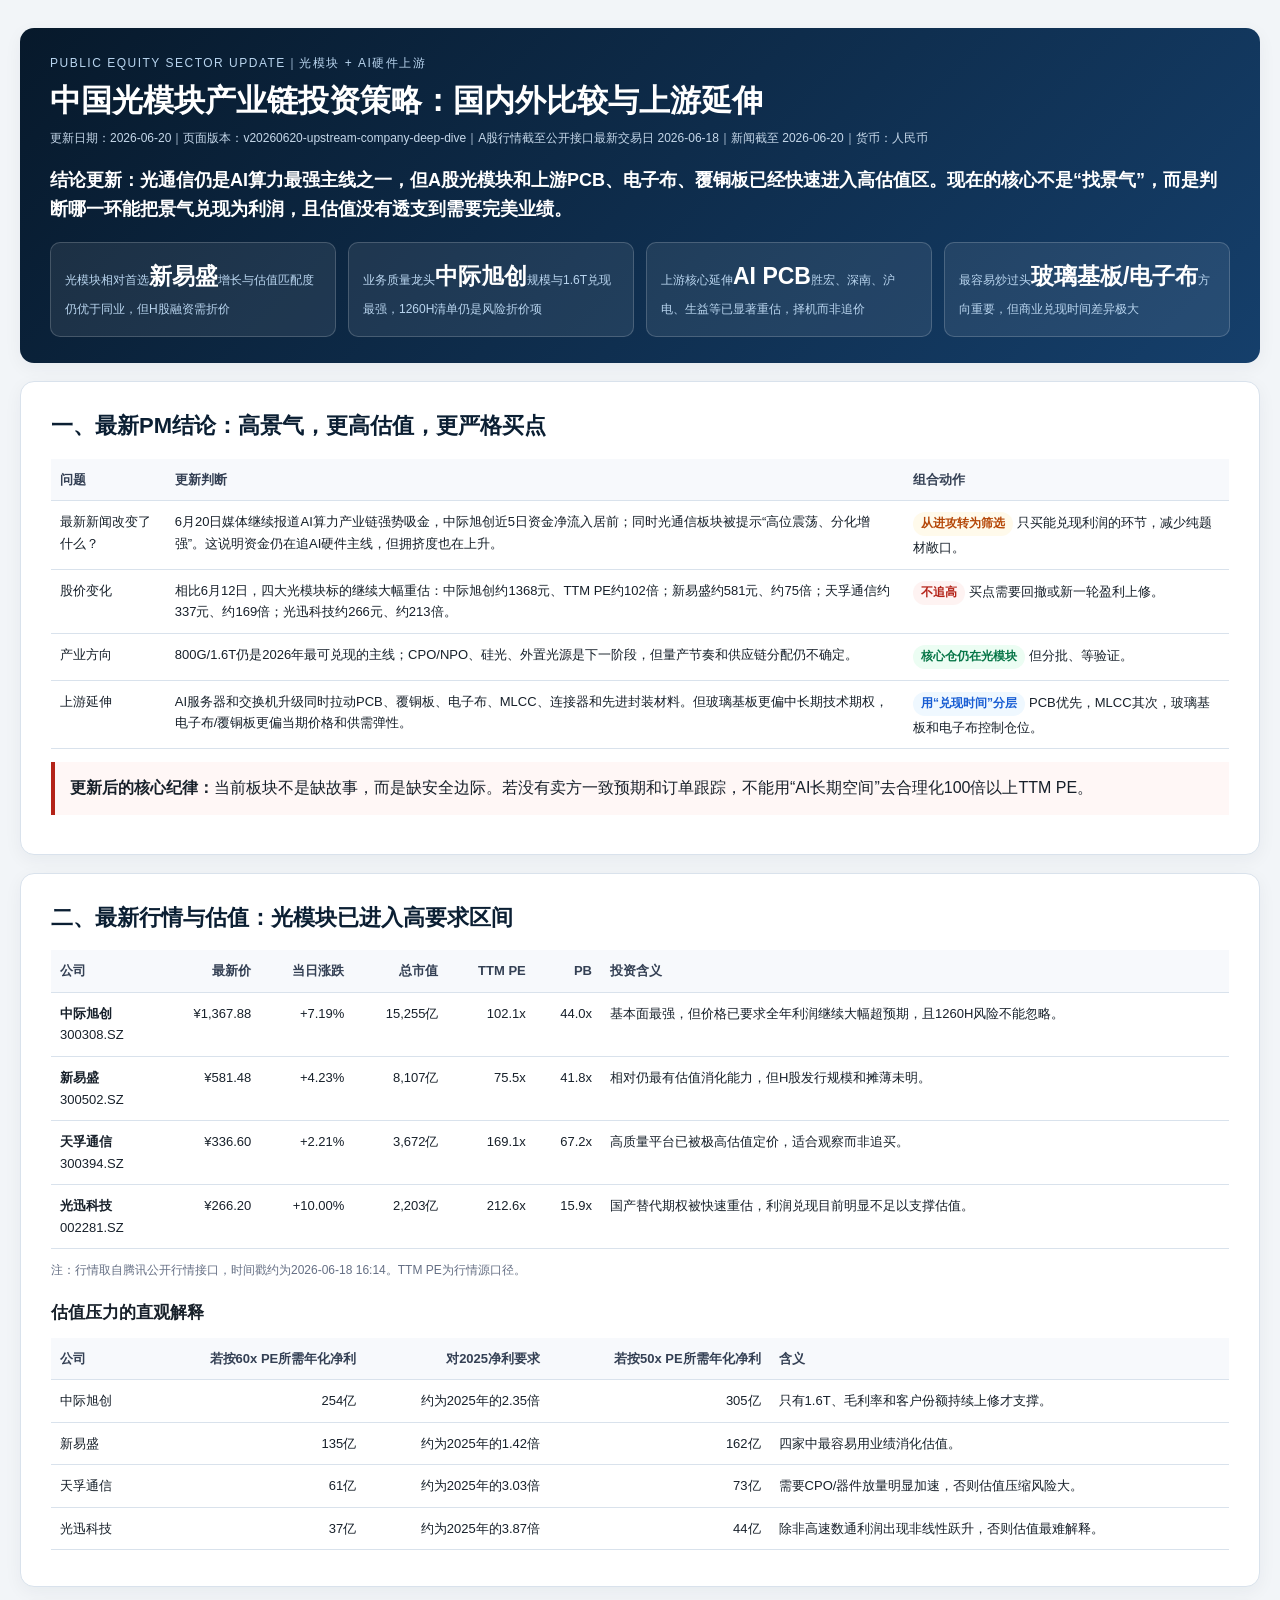
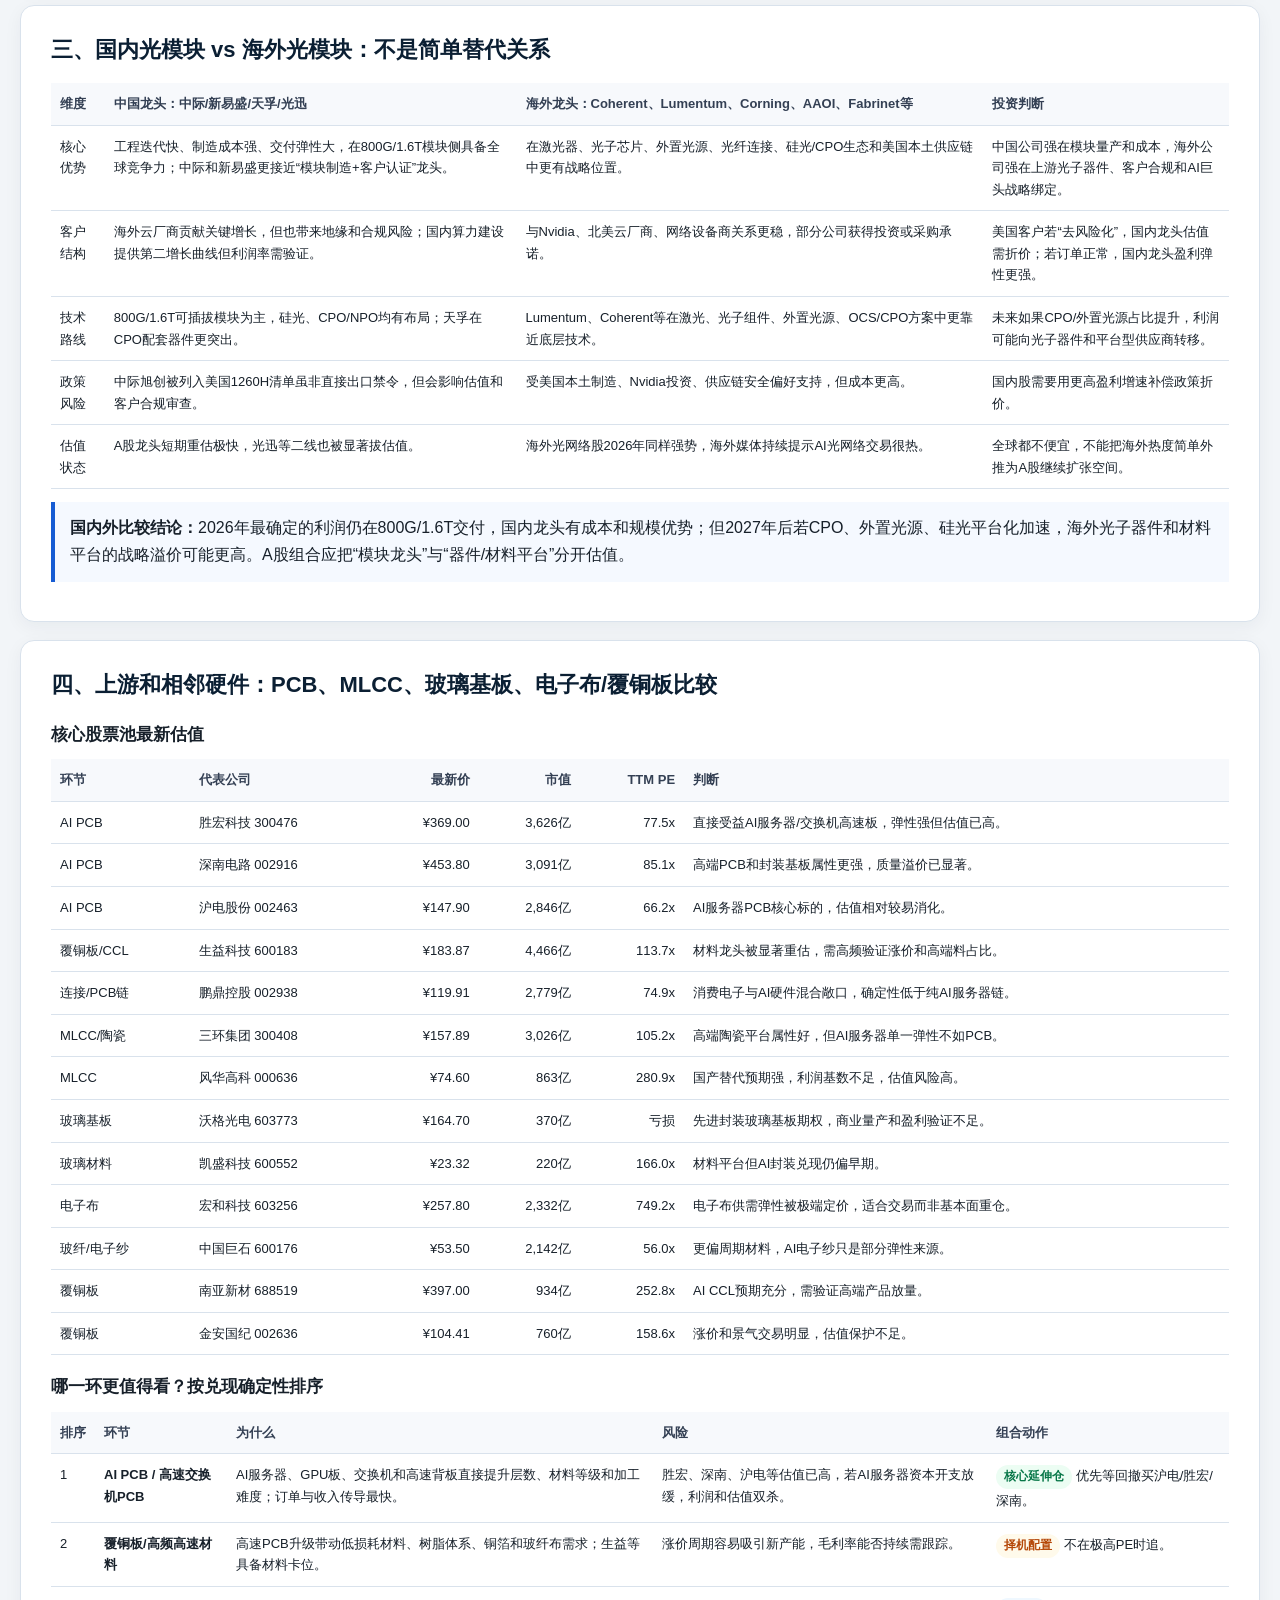
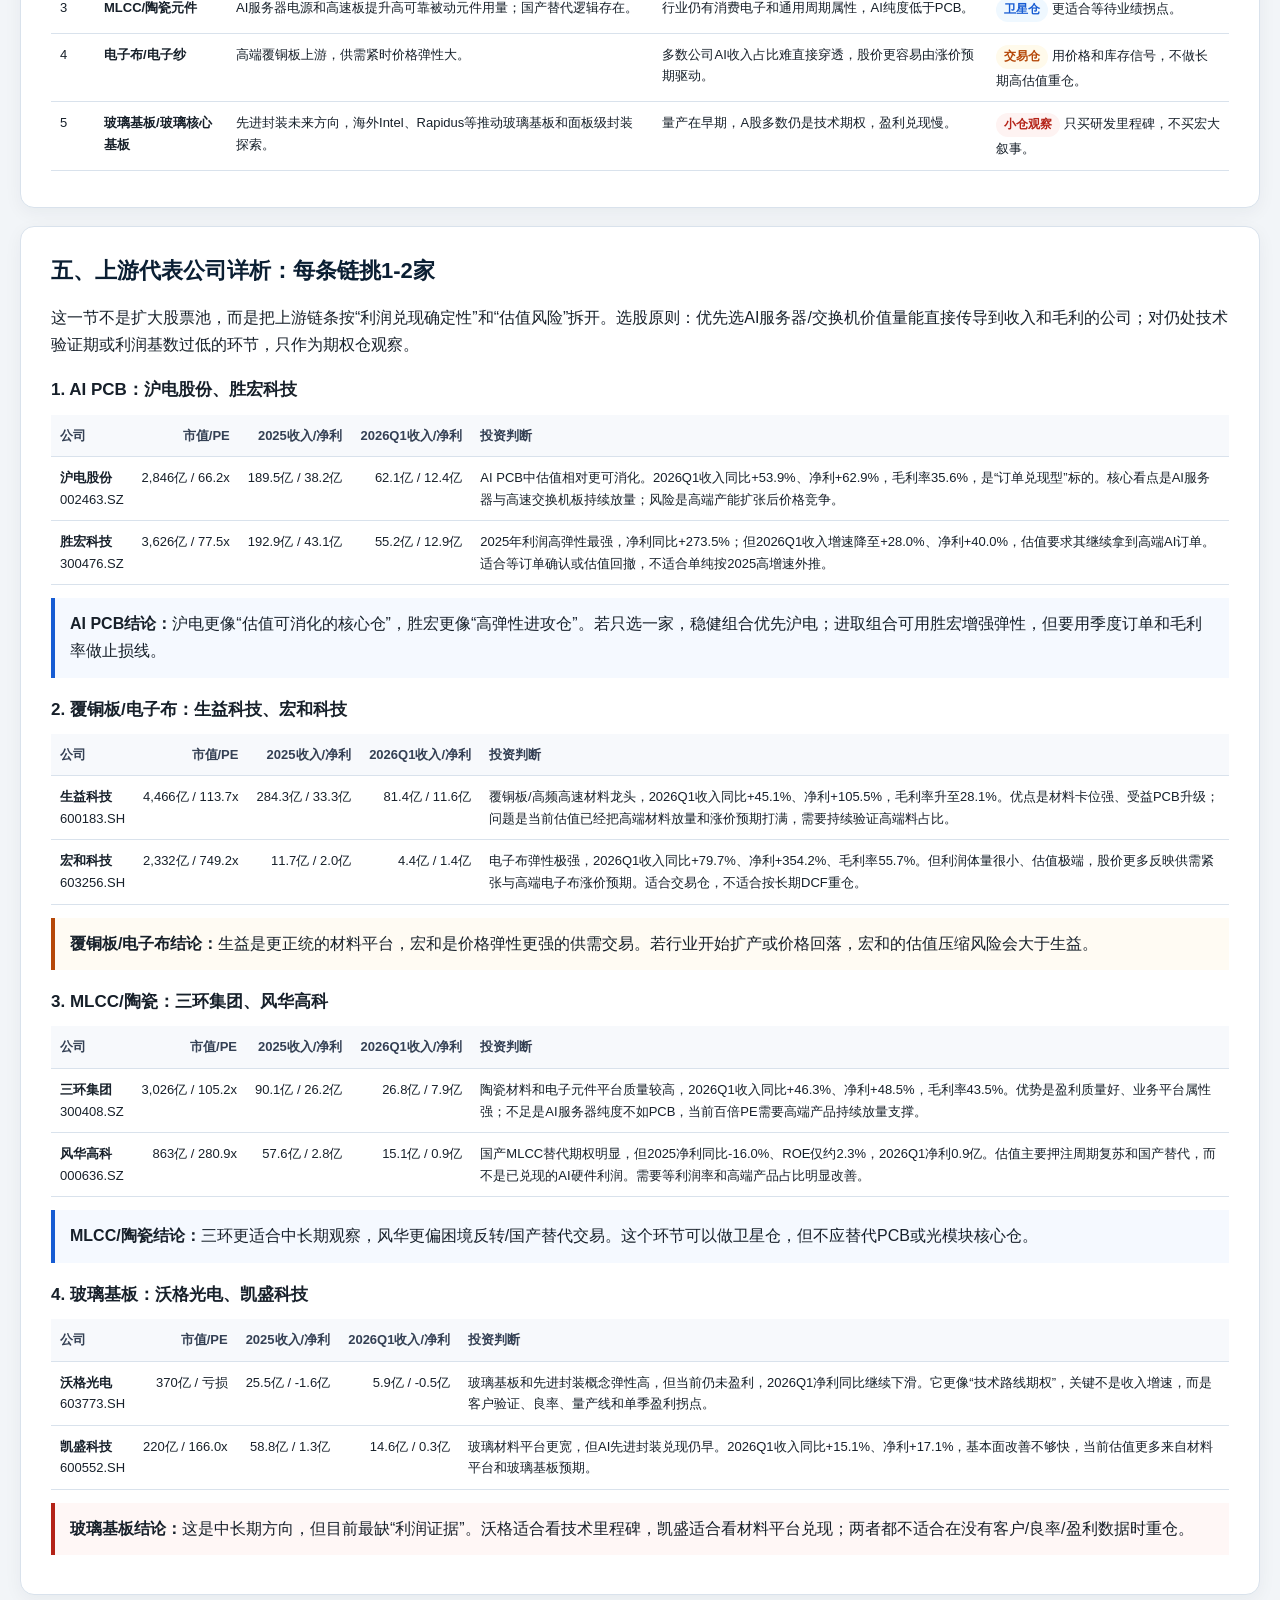
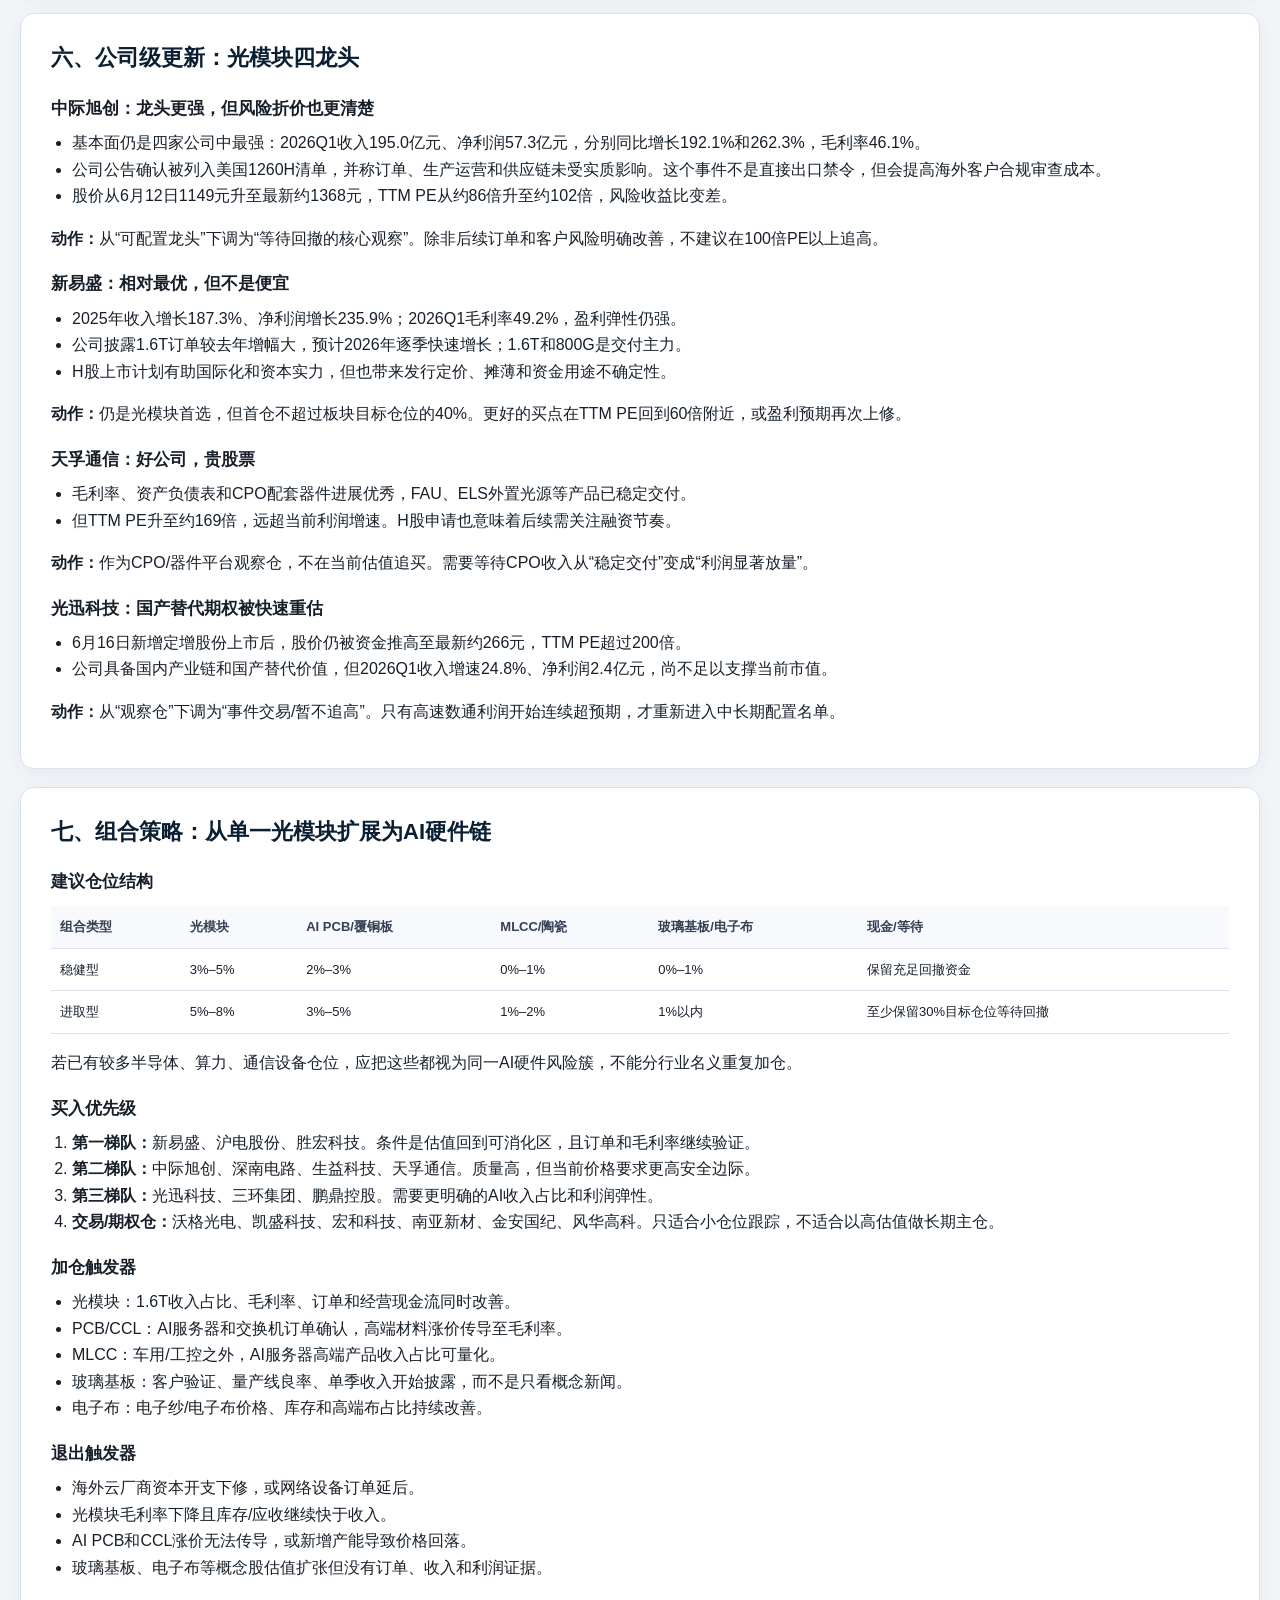
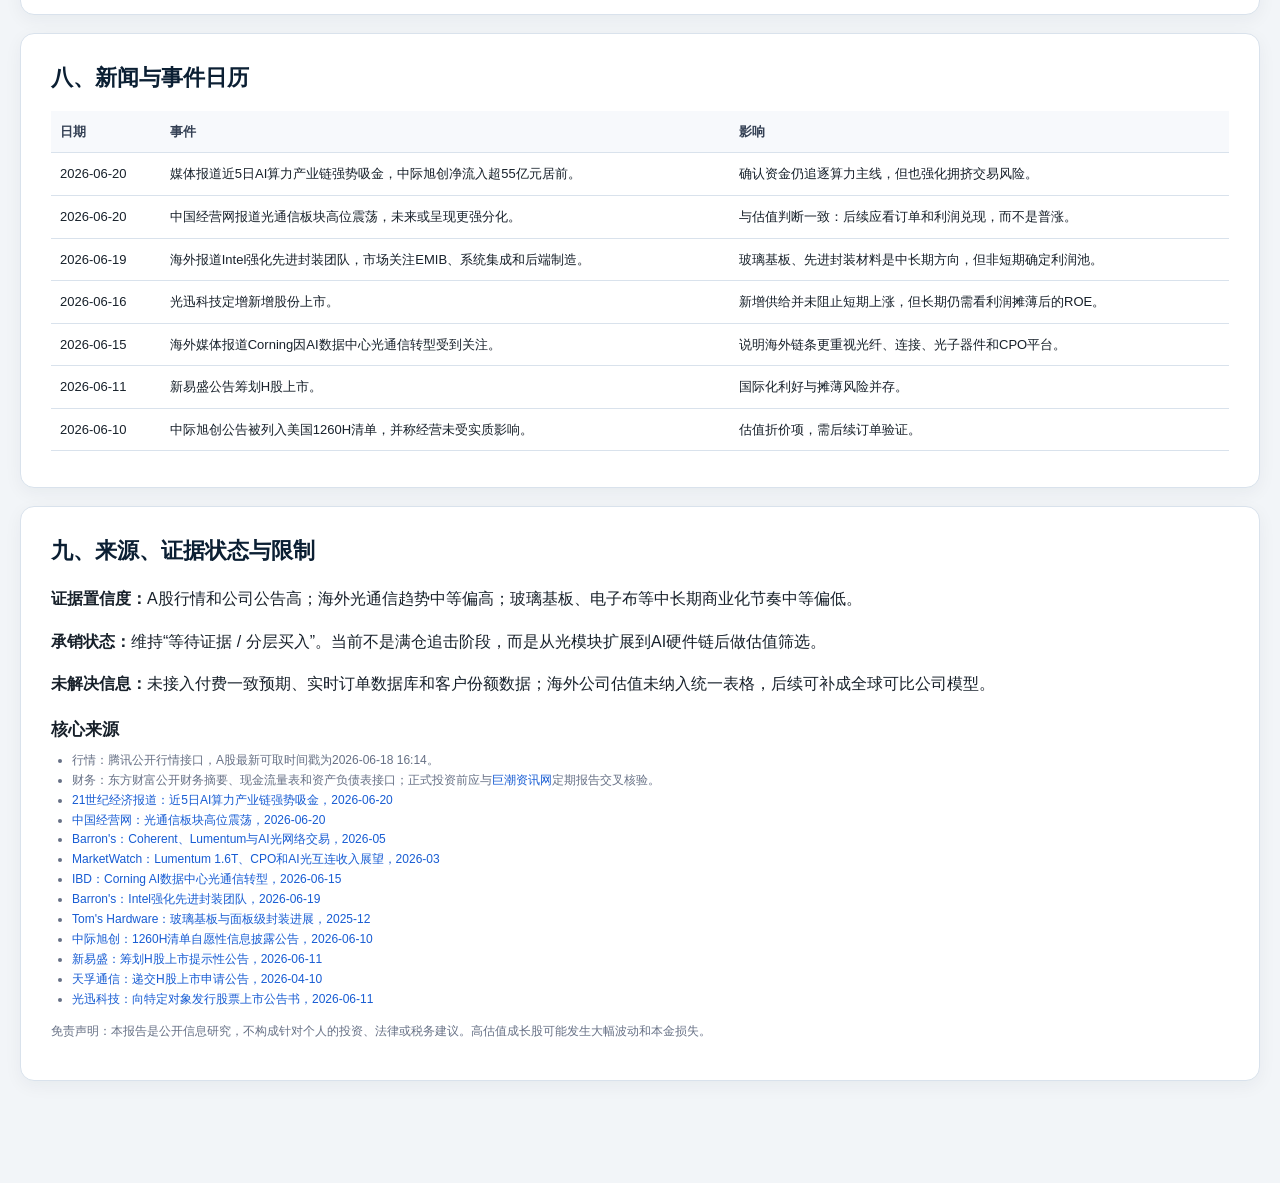
==== optical-module-report-page/index.html @ 9136f944 "Initial stock analysis project" ====
<!doctype html>
<html lang="zh-CN">
<head>
<meta charset="utf-8"><meta name="viewport" content="width=device-width,initial-scale=1">
<meta http-equiv="Cache-Control" content="no-cache, no-store, must-revalidate">
<meta http-equiv="Pragma" content="no-cache">
<meta http-equiv="Expires" content="0">
<title>中国光模块产业链投资策略｜2026-06-20更新</title>
<style>
:root{--navy:#0b1f33;--blue:#175cd3;--green:#067647;--amber:#b54708;--red:#b42318;--gray:#667085;--line:#d9e2ec;--bg:#f2f5f8}
*{box-sizing:border-box}body{margin:0;background:var(--bg);color:#17202a;font-family:"Microsoft YaHei","PingFang SC",Arial,sans-serif;line-height:1.66}
main{max-width:1280px;margin:28px auto;padding:0 20px 56px}header,section{background:#fff;border:1px solid var(--line);border-radius:14px;padding:26px 30px;margin-bottom:18px;box-shadow:0 5px 18px rgba(16,42,67,.05)}
header{background:linear-gradient(135deg,#07192b,#153f6b);color:#fff;border:0}.eyebrow{font-size:12px;letter-spacing:1.5px;color:#b9d5ef}h1{font-size:31px;line-height:1.25;margin:8px 0}h2{font-size:22px;margin:0 0 14px;color:var(--navy)}h3{font-size:17px;margin:18px 0 6px}.meta,.small{font-size:12px;color:var(--gray)}header .meta{color:#c6d8ea}.lead{font-size:18px;font-weight:700;margin:17px 0}
.grid{display:grid;grid-template-columns:repeat(4,1fr);gap:12px;margin-top:16px}.card{border:1px solid var(--line);border-radius:10px;padding:14px;background:#fff}.darkcard{background:rgba(255,255,255,.08);border-color:rgba(255,255,255,.18)}.card b{display:block;margin-bottom:5px}.metric{font-size:23px;font-weight:800}.darkcard .metric{color:#fff}.label{font-size:12px;color:var(--gray)}.darkcard .label{color:#b9d5ef}
.tag{display:inline-block;border-radius:99px;padding:2px 8px;margin:1px 4px 1px 0;font-size:12px;font-weight:700}.pos{color:var(--green);background:#ecfdf3}.warn{color:var(--amber);background:#fffaeb}.neg{color:var(--red);background:#fef3f2}.info{color:var(--blue);background:#eff8ff}
table{width:100%;border-collapse:collapse;font-size:13px;margin:10px 0}th,td{text-align:left;vertical-align:top;padding:10px 9px;border-bottom:1px solid var(--line)}th{background:#f7f9fc;color:#344054;white-space:nowrap}.num{text-align:right;white-space:nowrap}.callout{padding:13px 15px;border-left:4px solid var(--blue);background:#f5f9ff;margin:13px 0}.riskbox{border-left-color:var(--red);background:#fff7f6}.warnbox{border-left-color:var(--amber);background:#fffbf3}
ul,ol{padding-left:21px;margin:7px 0}a{color:var(--blue);text-decoration:none}.nowrap{white-space:nowrap}
@media(max-width:900px){.grid{grid-template-columns:1fr 1fr}header,section{padding:20px}table{display:block;overflow-x:auto}}@media(max-width:560px){.grid{grid-template-columns:1fr}}
</style>
</head>
<body><main>
<header>
  <div class="eyebrow">PUBLIC EQUITY SECTOR UPDATE｜光模块 + AI硬件上游</div>
  <h1>中国光模块产业链投资策略：国内外比较与上游延伸</h1>
  <div class="meta">更新日期：2026-06-20｜页面版本：v20260620-upstream-company-deep-dive｜A股行情截至公开接口最新交易日 2026-06-18｜新闻截至 2026-06-20｜货币：人民币</div>
  <p class="lead">结论更新：光通信仍是AI算力最强主线之一，但A股光模块和上游PCB、电子布、覆铜板已经快速进入高估值区。现在的核心不是“找景气”，而是判断哪一环能把景气兑现为利润，且估值没有透支到需要完美业绩。</p>
  <div class="grid">
    <div class="card darkcard"><span class="label">光模块相对首选</span><span class="metric">新易盛</span><span class="label">增长与估值匹配度仍优于同业，但H股融资需折价</span></div>
    <div class="card darkcard"><span class="label">业务质量龙头</span><span class="metric">中际旭创</span><span class="label">规模与1.6T兑现最强，1260H清单仍是风险折价项</span></div>
    <div class="card darkcard"><span class="label">上游核心延伸</span><span class="metric">AI PCB</span><span class="label">胜宏、深南、沪电、生益等已显著重估，择机而非追价</span></div>
    <div class="card darkcard"><span class="label">最容易炒过头</span><span class="metric">玻璃基板/电子布</span><span class="label">方向重要，但商业兑现时间差异极大</span></div>
  </div>
</header>

<section>
<h2>一、最新PM结论：高景气，更高估值，更严格买点</h2>
<table>
<tr><th>问题</th><th>更新判断</th><th>组合动作</th></tr>
<tr><td>最新新闻改变了什么？</td><td>6月20日媒体继续报道AI算力产业链强势吸金，中际旭创近5日资金净流入居前；同时光通信板块被提示“高位震荡、分化增强”。这说明资金仍在追AI硬件主线，但拥挤度也在上升。</td><td><span class="tag warn">从进攻转为筛选</span>只买能兑现利润的环节，减少纯题材敞口。</td></tr>
<tr><td>股价变化</td><td>相比6月12日，四大光模块标的继续大幅重估：中际旭创约1368元、TTM PE约102倍；新易盛约581元、约75倍；天孚通信约337元、约169倍；光迅科技约266元、约213倍。</td><td><span class="tag neg">不追高</span>买点需要回撤或新一轮盈利上修。</td></tr>
<tr><td>产业方向</td><td>800G/1.6T仍是2026年最可兑现的主线；CPO/NPO、硅光、外置光源是下一阶段，但量产节奏和供应链分配仍不确定。</td><td><span class="tag pos">核心仓仍在光模块</span>但分批、等验证。</td></tr>
<tr><td>上游延伸</td><td>AI服务器和交换机升级同时拉动PCB、覆铜板、电子布、MLCC、连接器和先进封装材料。但玻璃基板更偏中长期技术期权，电子布/覆铜板更偏当期价格和供需弹性。</td><td><span class="tag info">用“兑现时间”分层</span>PCB优先，MLCC其次，玻璃基板和电子布控制仓位。</td></tr>
</table>
<div class="callout riskbox"><b>更新后的核心纪律：</b>当前板块不是缺故事，而是缺安全边际。若没有卖方一致预期和订单跟踪，不能用“AI长期空间”去合理化100倍以上TTM PE。</div>
</section>

<section>
<h2>二、最新行情与估值：光模块已进入高要求区间</h2>
<table>
<tr><th>公司</th><th class="num">最新价</th><th class="num">当日涨跌</th><th class="num">总市值</th><th class="num">TTM PE</th><th class="num">PB</th><th>投资含义</th></tr>
<tr><td><b>中际旭创</b><br>300308.SZ</td><td class="num">¥1,367.88</td><td class="num">+7.19%</td><td class="num">15,255亿</td><td class="num">102.1x</td><td class="num">44.0x</td><td>基本面最强，但价格已要求全年利润继续大幅超预期，且1260H风险不能忽略。</td></tr>
<tr><td><b>新易盛</b><br>300502.SZ</td><td class="num">¥581.48</td><td class="num">+4.23%</td><td class="num">8,107亿</td><td class="num">75.5x</td><td class="num">41.8x</td><td>相对仍最有估值消化能力，但H股发行规模和摊薄未明。</td></tr>
<tr><td><b>天孚通信</b><br>300394.SZ</td><td class="num">¥336.60</td><td class="num">+2.21%</td><td class="num">3,672亿</td><td class="num">169.1x</td><td class="num">67.2x</td><td>高质量平台已被极高估值定价，适合观察而非追买。</td></tr>
<tr><td><b>光迅科技</b><br>002281.SZ</td><td class="num">¥266.20</td><td class="num">+10.00%</td><td class="num">2,203亿</td><td class="num">212.6x</td><td class="num">15.9x</td><td>国产替代期权被快速重估，利润兑现目前明显不足以支撑估值。</td></tr>
</table>
<p class="small">注：行情取自腾讯公开行情接口，时间戳约为2026-06-18 16:14。TTM PE为行情源口径。</p>

<h3>估值压力的直观解释</h3>
<table>
<tr><th>公司</th><th class="num">若按60x PE所需年化净利</th><th class="num">对2025净利要求</th><th class="num">若按50x PE所需年化净利</th><th>含义</th></tr>
<tr><td>中际旭创</td><td class="num">254亿</td><td class="num">约为2025年的2.35倍</td><td class="num">305亿</td><td>只有1.6T、毛利率和客户份额持续上修才支撑。</td></tr>
<tr><td>新易盛</td><td class="num">135亿</td><td class="num">约为2025年的1.42倍</td><td class="num">162亿</td><td>四家中最容易用业绩消化估值。</td></tr>
<tr><td>天孚通信</td><td class="num">61亿</td><td class="num">约为2025年的3.03倍</td><td class="num">73亿</td><td>需要CPO/器件放量明显加速，否则估值压缩风险大。</td></tr>
<tr><td>光迅科技</td><td class="num">37亿</td><td class="num">约为2025年的3.87倍</td><td class="num">44亿</td><td>除非高速数通利润出现非线性跃升，否则估值最难解释。</td></tr>
</table>
</section>

<section>
<h2>三、国内光模块 vs 海外光模块：不是简单替代关系</h2>
<table>
<tr><th>维度</th><th>中国龙头：中际/新易盛/天孚/光迅</th><th>海外龙头：Coherent、Lumentum、Corning、AAOI、Fabrinet等</th><th>投资判断</th></tr>
<tr><td>核心优势</td><td>工程迭代快、制造成本强、交付弹性大，在800G/1.6T模块侧具备全球竞争力；中际和新易盛更接近“模块制造+客户认证”龙头。</td><td>在激光器、光子芯片、外置光源、光纤连接、硅光/CPO生态和美国本土供应链中更有战略位置。</td><td>中国公司强在模块量产和成本，海外公司强在上游光子器件、客户合规和AI巨头战略绑定。</td></tr>
<tr><td>客户结构</td><td>海外云厂商贡献关键增长，但也带来地缘和合规风险；国内算力建设提供第二增长曲线但利润率需验证。</td><td>与Nvidia、北美云厂商、网络设备商关系更稳，部分公司获得投资或采购承诺。</td><td>美国客户若“去风险化”，国内龙头估值需折价；若订单正常，国内龙头盈利弹性更强。</td></tr>
<tr><td>技术路线</td><td>800G/1.6T可插拔模块为主，硅光、CPO/NPO均有布局；天孚在CPO配套器件更突出。</td><td>Lumentum、Coherent等在激光、光子组件、外置光源、OCS/CPO方案中更靠近底层技术。</td><td>未来如果CPO/外置光源占比提升，利润可能向光子器件和平台型供应商转移。</td></tr>
<tr><td>政策风险</td><td>中际旭创被列入美国1260H清单虽非直接出口禁令，但会影响估值和客户合规审查。</td><td>受美国本土制造、Nvidia投资、供应链安全偏好支持，但成本更高。</td><td>国内股需要用更高盈利增速补偿政策折价。</td></tr>
<tr><td>估值状态</td><td>A股龙头短期重估极快，光迅等二线也被显著拔估值。</td><td>海外光网络股2026年同样强势，海外媒体持续提示AI光网络交易很热。</td><td>全球都不便宜，不能把海外热度简单外推为A股继续扩张空间。</td></tr>
</table>
<div class="callout"><b>国内外比较结论：</b>2026年最确定的利润仍在800G/1.6T交付，国内龙头有成本和规模优势；但2027年后若CPO、外置光源、硅光平台化加速，海外光子器件和材料平台的战略溢价可能更高。A股组合应把“模块龙头”与“器件/材料平台”分开估值。</div>
</section>

<section>
<h2>四、上游和相邻硬件：PCB、MLCC、玻璃基板、电子布/覆铜板比较</h2>
<h3>核心股票池最新估值</h3>
<table>
<tr><th>环节</th><th>代表公司</th><th class="num">最新价</th><th class="num">市值</th><th class="num">TTM PE</th><th>判断</th></tr>
<tr><td>AI PCB</td><td>胜宏科技 300476</td><td class="num">¥369.00</td><td class="num">3,626亿</td><td class="num">77.5x</td><td>直接受益AI服务器/交换机高速板，弹性强但估值已高。</td></tr>
<tr><td>AI PCB</td><td>深南电路 002916</td><td class="num">¥453.80</td><td class="num">3,091亿</td><td class="num">85.1x</td><td>高端PCB和封装基板属性更强，质量溢价已显著。</td></tr>
<tr><td>AI PCB</td><td>沪电股份 002463</td><td class="num">¥147.90</td><td class="num">2,846亿</td><td class="num">66.2x</td><td>AI服务器PCB核心标的，估值相对较易消化。</td></tr>
<tr><td>覆铜板/CCL</td><td>生益科技 600183</td><td class="num">¥183.87</td><td class="num">4,466亿</td><td class="num">113.7x</td><td>材料龙头被显著重估，需高频验证涨价和高端料占比。</td></tr>
<tr><td>连接/PCB链</td><td>鹏鼎控股 002938</td><td class="num">¥119.91</td><td class="num">2,779亿</td><td class="num">74.9x</td><td>消费电子与AI硬件混合敞口，确定性低于纯AI服务器链。</td></tr>
<tr><td>MLCC/陶瓷</td><td>三环集团 300408</td><td class="num">¥157.89</td><td class="num">3,026亿</td><td class="num">105.2x</td><td>高端陶瓷平台属性好，但AI服务器单一弹性不如PCB。</td></tr>
<tr><td>MLCC</td><td>风华高科 000636</td><td class="num">¥74.60</td><td class="num">863亿</td><td class="num">280.9x</td><td>国产替代预期强，利润基数不足，估值风险高。</td></tr>
<tr><td>玻璃基板</td><td>沃格光电 603773</td><td class="num">¥164.70</td><td class="num">370亿</td><td class="num">亏损</td><td>先进封装玻璃基板期权，商业量产和盈利验证不足。</td></tr>
<tr><td>玻璃材料</td><td>凯盛科技 600552</td><td class="num">¥23.32</td><td class="num">220亿</td><td class="num">166.0x</td><td>材料平台但AI封装兑现仍偏早期。</td></tr>
<tr><td>电子布</td><td>宏和科技 603256</td><td class="num">¥257.80</td><td class="num">2,332亿</td><td class="num">749.2x</td><td>电子布供需弹性被极端定价，适合交易而非基本面重仓。</td></tr>
<tr><td>玻纤/电子纱</td><td>中国巨石 600176</td><td class="num">¥53.50</td><td class="num">2,142亿</td><td class="num">56.0x</td><td>更偏周期材料，AI电子纱只是部分弹性来源。</td></tr>
<tr><td>覆铜板</td><td>南亚新材 688519</td><td class="num">¥397.00</td><td class="num">934亿</td><td class="num">252.8x</td><td>AI CCL预期充分，需验证高端产品放量。</td></tr>
<tr><td>覆铜板</td><td>金安国纪 002636</td><td class="num">¥104.41</td><td class="num">760亿</td><td class="num">158.6x</td><td>涨价和景气交易明显，估值保护不足。</td></tr>
</table>

<h3>哪一环更值得看？按兑现确定性排序</h3>
<table>
<tr><th>排序</th><th>环节</th><th>为什么</th><th>风险</th><th>组合动作</th></tr>
<tr><td>1</td><td><b>AI PCB / 高速交换机PCB</b></td><td>AI服务器、GPU板、交换机和高速背板直接提升层数、材料等级和加工难度；订单与收入传导最快。</td><td>胜宏、深南、沪电等估值已高，若AI服务器资本开支放缓，利润和估值双杀。</td><td><span class="tag pos">核心延伸仓</span>优先等回撤买沪电/胜宏/深南。</td></tr>
<tr><td>2</td><td><b>覆铜板/高频高速材料</b></td><td>高速PCB升级带动低损耗材料、树脂体系、铜箔和玻纤布需求；生益等具备材料卡位。</td><td>涨价周期容易吸引新产能，毛利率能否持续需跟踪。</td><td><span class="tag warn">择机配置</span>不在极高PE时追。</td></tr>
<tr><td>3</td><td><b>MLCC/陶瓷元件</b></td><td>AI服务器电源和高速板提升高可靠被动元件用量；国产替代逻辑存在。</td><td>行业仍有消费电子和通用周期属性，AI纯度低于PCB。</td><td><span class="tag info">卫星仓</span>更适合等待业绩拐点。</td></tr>
<tr><td>4</td><td><b>电子布/电子纱</b></td><td>高端覆铜板上游，供需紧时价格弹性大。</td><td>多数公司AI收入占比难直接穿透，股价更容易由涨价预期驱动。</td><td><span class="tag warn">交易仓</span>用价格和库存信号，不做长期高估值重仓。</td></tr>
<tr><td>5</td><td><b>玻璃基板/玻璃核心基板</b></td><td>先进封装未来方向，海外Intel、Rapidus等推动玻璃基板和面板级封装探索。</td><td>量产在早期，A股多数仍是技术期权，盈利兑现慢。</td><td><span class="tag neg">小仓观察</span>只买研发里程碑，不买宏大叙事。</td></tr>
</table>
</section>

<section>
<h2>五、上游代表公司详析：每条链挑1-2家</h2>
<p>这一节不是扩大股票池，而是把上游链条按“利润兑现确定性”和“估值风险”拆开。选股原则：优先选AI服务器/交换机价值量能直接传导到收入和毛利的公司；对仍处技术验证期或利润基数过低的环节，只作为期权仓观察。</p>

<h3>1. AI PCB：沪电股份、胜宏科技</h3>
<table>
<tr><th>公司</th><th class="num">市值/PE</th><th class="num">2025收入/净利</th><th class="num">2026Q1收入/净利</th><th>投资判断</th></tr>
<tr><td><b>沪电股份</b><br>002463.SZ</td><td class="num">2,846亿 / 66.2x</td><td class="num">189.5亿 / 38.2亿</td><td class="num">62.1亿 / 12.4亿</td><td>AI PCB中估值相对更可消化。2026Q1收入同比+53.9%、净利+62.9%，毛利率35.6%，是“订单兑现型”标的。核心看点是AI服务器与高速交换机板持续放量；风险是高端产能扩张后价格竞争。</td></tr>
<tr><td><b>胜宏科技</b><br>300476.SZ</td><td class="num">3,626亿 / 77.5x</td><td class="num">192.9亿 / 43.1亿</td><td class="num">55.2亿 / 12.9亿</td><td>2025年利润高弹性最强，净利同比+273.5%；但2026Q1收入增速降至+28.0%、净利+40.0%，估值要求其继续拿到高端AI订单。适合等订单确认或估值回撤，不适合单纯按2025高增速外推。</td></tr>
</table>
<div class="callout"><b>AI PCB结论：</b>沪电更像“估值可消化的核心仓”，胜宏更像“高弹性进攻仓”。若只选一家，稳健组合优先沪电；进取组合可用胜宏增强弹性，但要用季度订单和毛利率做止损线。</div>

<h3>2. 覆铜板/电子布：生益科技、宏和科技</h3>
<table>
<tr><th>公司</th><th class="num">市值/PE</th><th class="num">2025收入/净利</th><th class="num">2026Q1收入/净利</th><th>投资判断</th></tr>
<tr><td><b>生益科技</b><br>600183.SH</td><td class="num">4,466亿 / 113.7x</td><td class="num">284.3亿 / 33.3亿</td><td class="num">81.4亿 / 11.6亿</td><td>覆铜板/高频高速材料龙头，2026Q1收入同比+45.1%、净利+105.5%，毛利率升至28.1%。优点是材料卡位强、受益PCB升级；问题是当前估值已经把高端材料放量和涨价预期打满，需要持续验证高端料占比。</td></tr>
<tr><td><b>宏和科技</b><br>603256.SH</td><td class="num">2,332亿 / 749.2x</td><td class="num">11.7亿 / 2.0亿</td><td class="num">4.4亿 / 1.4亿</td><td>电子布弹性极强，2026Q1收入同比+79.7%、净利+354.2%、毛利率55.7%。但利润体量很小、估值极端，股价更多反映供需紧张与高端电子布涨价预期。适合交易仓，不适合按长期DCF重仓。</td></tr>
</table>
<div class="callout warnbox"><b>覆铜板/电子布结论：</b>生益是更正统的材料平台，宏和是价格弹性更强的供需交易。若行业开始扩产或价格回落，宏和的估值压缩风险会大于生益。</div>

<h3>3. MLCC/陶瓷：三环集团、风华高科</h3>
<table>
<tr><th>公司</th><th class="num">市值/PE</th><th class="num">2025收入/净利</th><th class="num">2026Q1收入/净利</th><th>投资判断</th></tr>
<tr><td><b>三环集团</b><br>300408.SZ</td><td class="num">3,026亿 / 105.2x</td><td class="num">90.1亿 / 26.2亿</td><td class="num">26.8亿 / 7.9亿</td><td>陶瓷材料和电子元件平台质量较高，2026Q1收入同比+46.3%、净利+48.5%，毛利率43.5%。优势是盈利质量好、业务平台属性强；不足是AI服务器纯度不如PCB，当前百倍PE需要高端产品持续放量支撑。</td></tr>
<tr><td><b>风华高科</b><br>000636.SZ</td><td class="num">863亿 / 280.9x</td><td class="num">57.6亿 / 2.8亿</td><td class="num">15.1亿 / 0.9亿</td><td>国产MLCC替代期权明显，但2025净利同比-16.0%、ROE仅约2.3%，2026Q1净利0.9亿。估值主要押注周期复苏和国产替代，而不是已兑现的AI硬件利润。需要等利润率和高端产品占比明显改善。</td></tr>
</table>
<div class="callout"><b>MLCC/陶瓷结论：</b>三环更适合中长期观察，风华更偏困境反转/国产替代交易。这个环节可以做卫星仓，但不应替代PCB或光模块核心仓。</div>

<h3>4. 玻璃基板：沃格光电、凯盛科技</h3>
<table>
<tr><th>公司</th><th class="num">市值/PE</th><th class="num">2025收入/净利</th><th class="num">2026Q1收入/净利</th><th>投资判断</th></tr>
<tr><td><b>沃格光电</b><br>603773.SH</td><td class="num">370亿 / 亏损</td><td class="num">25.5亿 / -1.6亿</td><td class="num">5.9亿 / -0.5亿</td><td>玻璃基板和先进封装概念弹性高，但当前仍未盈利，2026Q1净利同比继续下滑。它更像“技术路线期权”，关键不是收入增速，而是客户验证、良率、量产线和单季盈利拐点。</td></tr>
<tr><td><b>凯盛科技</b><br>600552.SH</td><td class="num">220亿 / 166.0x</td><td class="num">58.8亿 / 1.3亿</td><td class="num">14.6亿 / 0.3亿</td><td>玻璃材料平台更宽，但AI先进封装兑现仍早。2026Q1收入同比+15.1%、净利+17.1%，基本面改善不够快，当前估值更多来自材料平台和玻璃基板预期。</td></tr>
</table>
<div class="callout riskbox"><b>玻璃基板结论：</b>这是中长期方向，但目前最缺“利润证据”。沃格适合看技术里程碑，凯盛适合看材料平台兑现；两者都不适合在没有客户/良率/盈利数据时重仓。</div>
</section>

<section>
<h2>六、公司级更新：光模块四龙头</h2>
<h3>中际旭创：龙头更强，但风险折价也更清楚</h3>
<ul>
<li>基本面仍是四家公司中最强：2026Q1收入195.0亿元、净利润57.3亿元，分别同比增长192.1%和262.3%，毛利率46.1%。</li>
<li>公司公告确认被列入美国1260H清单，并称订单、生产运营和供应链未受实质影响。这个事件不是直接出口禁令，但会提高海外客户合规审查成本。</li>
<li>股价从6月12日1149元升至最新约1368元，TTM PE从约86倍升至约102倍，风险收益比变差。</li>
</ul>
<p><b>动作：</b>从“可配置龙头”下调为“等待回撤的核心观察”。除非后续订单和客户风险明确改善，不建议在100倍PE以上追高。</p>

<h3>新易盛：相对最优，但不是便宜</h3>
<ul>
<li>2025年收入增长187.3%、净利润增长235.9%；2026Q1毛利率49.2%，盈利弹性仍强。</li>
<li>公司披露1.6T订单较去年增幅大，预计2026年逐季快速增长；1.6T和800G是交付主力。</li>
<li>H股上市计划有助国际化和资本实力，但也带来发行定价、摊薄和资金用途不确定性。</li>
</ul>
<p><b>动作：</b>仍是光模块首选，但首仓不超过板块目标仓位的40%。更好的买点在TTM PE回到60倍附近，或盈利预期再次上修。</p>

<h3>天孚通信：好公司，贵股票</h3>
<ul>
<li>毛利率、资产负债表和CPO配套器件进展优秀，FAU、ELS外置光源等产品已稳定交付。</li>
<li>但TTM PE升至约169倍，远超当前利润增速。H股申请也意味着后续需关注融资节奏。</li>
</ul>
<p><b>动作：</b>作为CPO/器件平台观察仓，不在当前估值追买。需要等待CPO收入从“稳定交付”变成“利润显著放量”。</p>

<h3>光迅科技：国产替代期权被快速重估</h3>
<ul>
<li>6月16日新增定增股份上市后，股价仍被资金推高至最新约266元，TTM PE超过200倍。</li>
<li>公司具备国内产业链和国产替代价值，但2026Q1收入增速24.8%、净利润2.4亿元，尚不足以支撑当前市值。</li>
</ul>
<p><b>动作：</b>从“观察仓”下调为“事件交易/暂不追高”。只有高速数通利润开始连续超预期，才重新进入中长期配置名单。</p>
</section>

<section>
<h2>七、组合策略：从单一光模块扩展为AI硬件链</h2>
<h3>建议仓位结构</h3>
<table>
<tr><th>组合类型</th><th>光模块</th><th>AI PCB/覆铜板</th><th>MLCC/陶瓷</th><th>玻璃基板/电子布</th><th>现金/等待</th></tr>
<tr><td>稳健型</td><td>3%–5%</td><td>2%–3%</td><td>0%–1%</td><td>0%–1%</td><td>保留充足回撤资金</td></tr>
<tr><td>进取型</td><td>5%–8%</td><td>3%–5%</td><td>1%–2%</td><td>1%以内</td><td>至少保留30%目标仓位等待回撤</td></tr>
</table>
<p>若已有较多半导体、算力、通信设备仓位，应把这些都视为同一AI硬件风险簇，不能分行业名义重复加仓。</p>

<h3>买入优先级</h3>
<ol>
<li><b>第一梯队：</b>新易盛、沪电股份、胜宏科技。条件是估值回到可消化区，且订单和毛利率继续验证。</li>
<li><b>第二梯队：</b>中际旭创、深南电路、生益科技、天孚通信。质量高，但当前价格要求更高安全边际。</li>
<li><b>第三梯队：</b>光迅科技、三环集团、鹏鼎控股。需要更明确的AI收入占比和利润弹性。</li>
<li><b>交易/期权仓：</b>沃格光电、凯盛科技、宏和科技、南亚新材、金安国纪、风华高科。只适合小仓位跟踪，不适合以高估值做长期主仓。</li>
</ol>

<h3>加仓触发器</h3>
<ul>
<li>光模块：1.6T收入占比、毛利率、订单和经营现金流同时改善。</li>
<li>PCB/CCL：AI服务器和交换机订单确认，高端材料涨价传导至毛利率。</li>
<li>MLCC：车用/工控之外，AI服务器高端产品收入占比可量化。</li>
<li>玻璃基板：客户验证、量产线良率、单季收入开始披露，而不是只看概念新闻。</li>
<li>电子布：电子纱/电子布价格、库存和高端布占比持续改善。</li>
</ul>

<h3>退出触发器</h3>
<ul>
<li>海外云厂商资本开支下修，或网络设备订单延后。</li>
<li>光模块毛利率下降且库存/应收继续快于收入。</li>
<li>AI PCB和CCL涨价无法传导，或新增产能导致价格回落。</li>
<li>玻璃基板、电子布等概念股估值扩张但没有订单、收入和利润证据。</li>
</ul>
</section>

<section>
<h2>八、新闻与事件日历</h2>
<table>
<tr><th>日期</th><th>事件</th><th>影响</th></tr>
<tr><td>2026-06-20</td><td>媒体报道近5日AI算力产业链强势吸金，中际旭创净流入超55亿元居前。</td><td>确认资金仍追逐算力主线，但也强化拥挤交易风险。</td></tr>
<tr><td>2026-06-20</td><td>中国经营网报道光通信板块高位震荡，未来或呈现更强分化。</td><td>与估值判断一致：后续应看订单和利润兑现，而不是普涨。</td></tr>
<tr><td>2026-06-19</td><td>海外报道Intel强化先进封装团队，市场关注EMIB、系统集成和后端制造。</td><td>玻璃基板、先进封装材料是中长期方向，但非短期确定利润池。</td></tr>
<tr><td>2026-06-16</td><td>光迅科技定增新增股份上市。</td><td>新增供给并未阻止短期上涨，但长期仍需看利润摊薄后的ROE。</td></tr>
<tr><td>2026-06-15</td><td>海外媒体报道Corning因AI数据中心光通信转型受到关注。</td><td>说明海外链条更重视光纤、连接、光子器件和CPO平台。</td></tr>
<tr><td>2026-06-11</td><td>新易盛公告筹划H股上市。</td><td>国际化利好与摊薄风险并存。</td></tr>
<tr><td>2026-06-10</td><td>中际旭创公告被列入美国1260H清单，并称经营未受实质影响。</td><td>估值折价项，需后续订单验证。</td></tr>
</table>
</section>

<section>
<h2>九、来源、证据状态与限制</h2>
<p><b>证据置信度：</b>A股行情和公司公告高；海外光通信趋势中等偏高；玻璃基板、电子布等中长期商业化节奏中等偏低。</p>
<p><b>承销状态：</b>维持“等待证据 / 分层买入”。当前不是满仓追击阶段，而是从光模块扩展到AI硬件链后做估值筛选。</p>
<p><b>未解决信息：</b>未接入付费一致预期、实时订单数据库和客户份额数据；海外公司估值未纳入统一表格，后续可补成全球可比公司模型。</p>
<h3>核心来源</h3>
<ul class="small">
<li>行情：腾讯公开行情接口，A股最新可取时间戳为2026-06-18 16:14。</li>
<li>财务：东方财富公开财务摘要、现金流量表和资产负债表接口；正式投资前应与<a href="https://www.cninfo.com.cn/">巨潮资讯网</a>定期报告交叉核验。</li>
<li><a href="http://finance.eastmoney.com/a/202606203776910920.html">21世纪经济报道：近5日AI算力产业链强势吸金，2026-06-20</a></li>
<li><a href="http://finance.eastmoney.com/a/202606203776890223.html">中国经营网：光通信板块高位震荡，2026-06-20</a></li>
<li><a href="https://www.barrons.com/articles/coherent-lumentum-ai-networking-stocks-data-center-boom-4db319b8">Barron's：Coherent、Lumentum与AI光网络交易，2026-05</a></li>
<li><a href="https://www.marketwatch.com/story/lumentums-new-revenue-forecast-further-fuels-one-of-the-markets-hottest-stocks-7223cec7">MarketWatch：Lumentum 1.6T、CPO和AI光互连收入展望，2026-03</a></li>
<li><a href="https://www.investors.com/research/ibd-stock-of-the-day/corning-stock-artificial-intelligence-data-centers-photonics/">IBD：Corning AI数据中心光通信转型，2026-06-15</a></li>
<li><a href="https://www.barrons.com/articles/intel-stock-price-micron-sk-hynix-af7e7f81">Barron's：Intel强化先进封装团队，2026-06-19</a></li>
<li><a href="https://www.tomshardware.com/tech-industry/semiconductors/rapidus-explores-panel-level-packaging-on-glass-substrates-for-next-generation-processors-aggressive-plan-would-help-it-leapfrog-rivals">Tom's Hardware：玻璃基板与面板级封装进展，2025-12</a></li>
<li><a href="http://np-cnotice-stock.eastmoney.com/api/content/ann?art_code=AN202606101823435144&client_source=web&page_index=1">中际旭创：1260H清单自愿性信息披露公告，2026-06-10</a></li>
<li><a href="http://np-cnotice-stock.eastmoney.com/api/content/ann?art_code=AN202606101823432607&client_source=web&page_index=1">新易盛：筹划H股上市提示性公告，2026-06-11</a></li>
<li><a href="http://np-cnotice-stock.eastmoney.com/api/content/ann?art_code=AN202604101821122877&client_source=web&page_index=1">天孚通信：递交H股上市申请公告，2026-04-10</a></li>
<li><a href="http://np-cnotice-stock.eastmoney.com/api/content/ann?art_code=AN202606101823431185&client_source=web&page_index=1">光迅科技：向特定对象发行股票上市公告书，2026-06-11</a></li>
</ul>
<p class="small">免责声明：本报告是公开信息研究，不构成针对个人的投资、法律或税务建议。高估值成长股可能发生大幅波动和本金损失。</p>
</section>
</main></body></html>
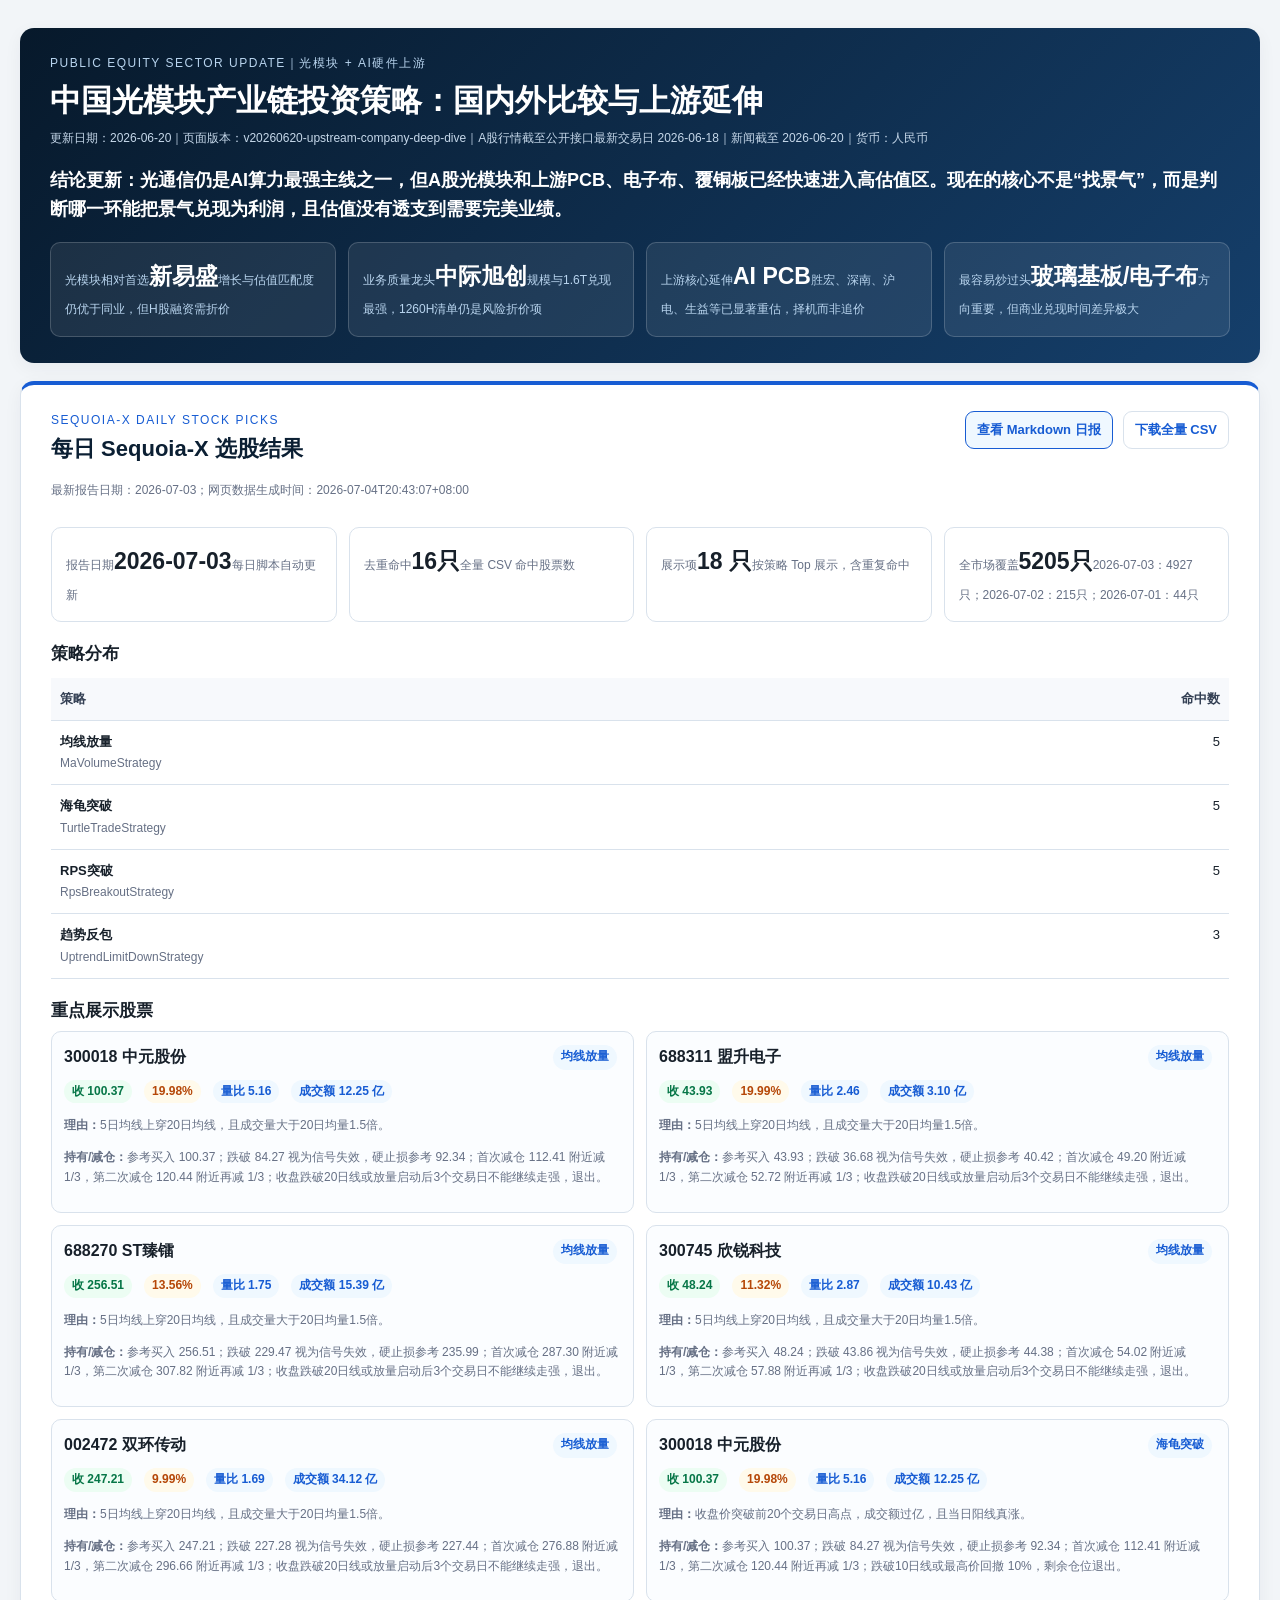
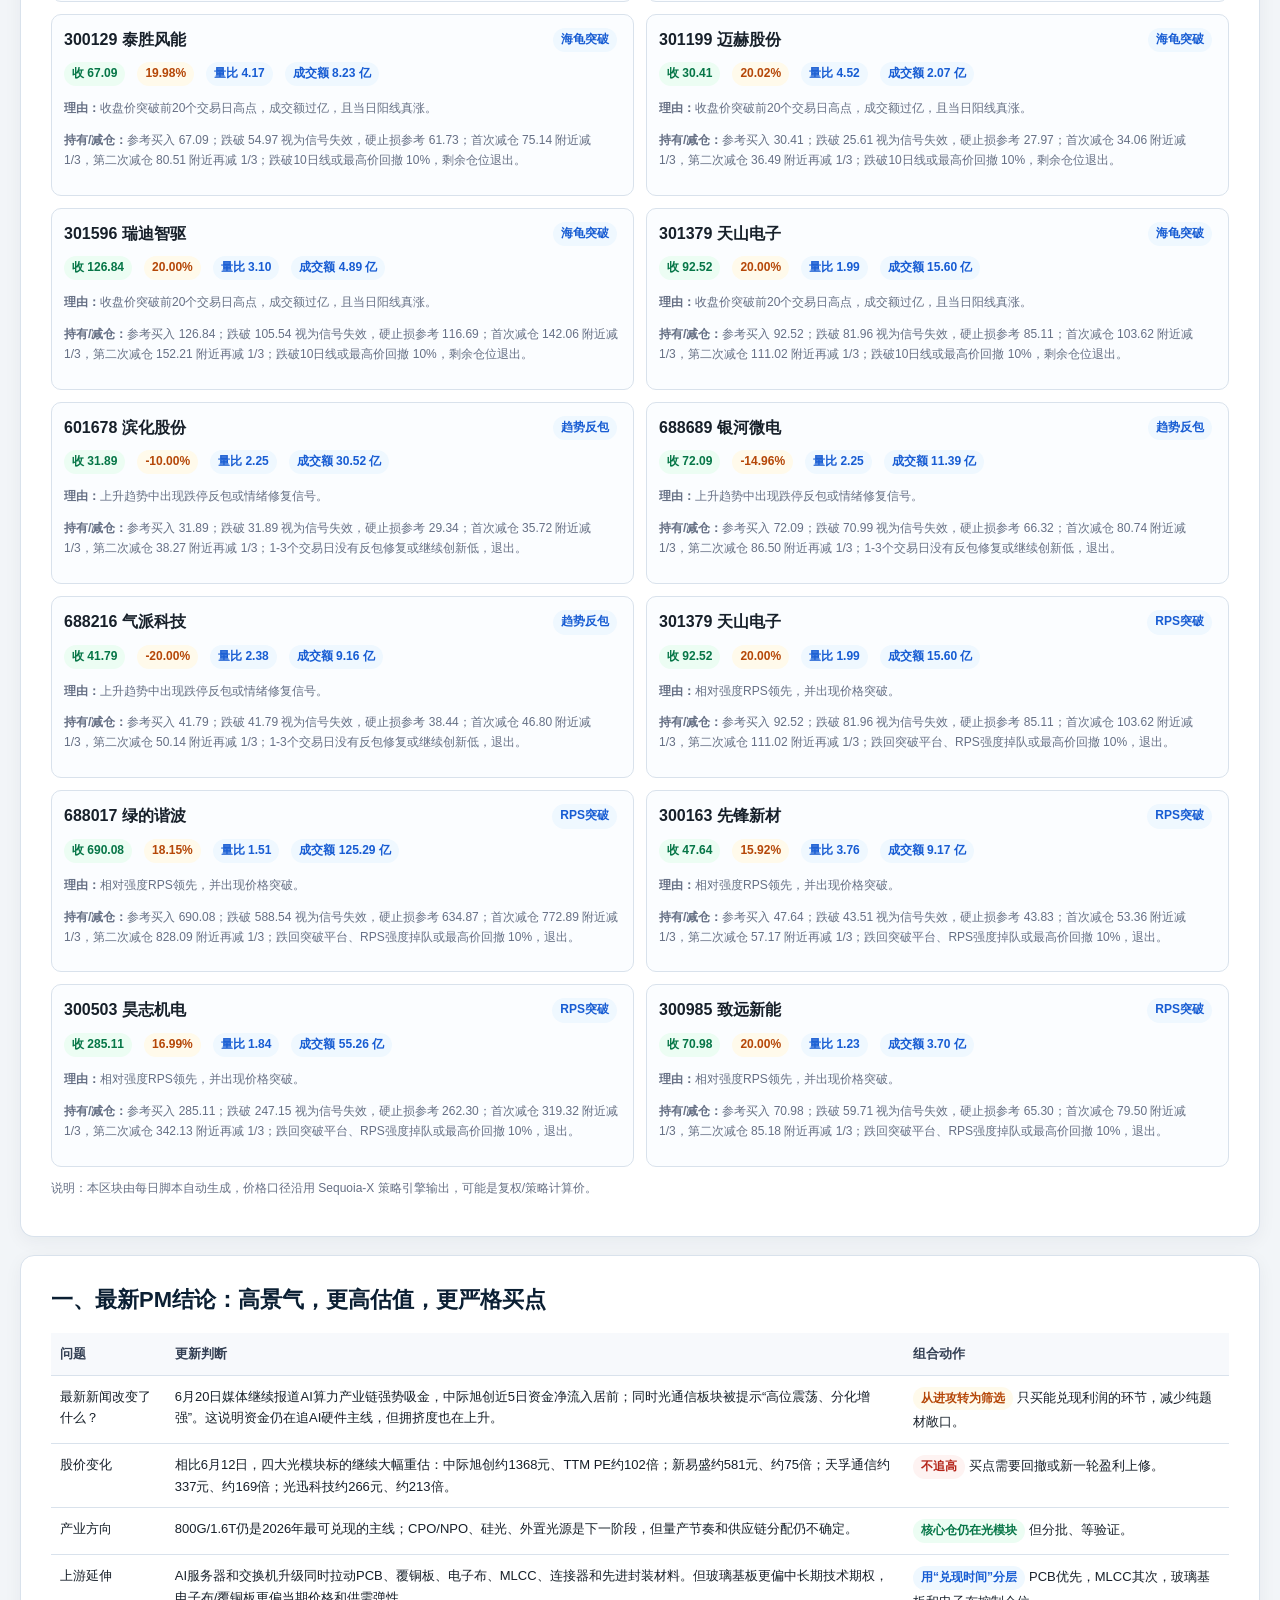
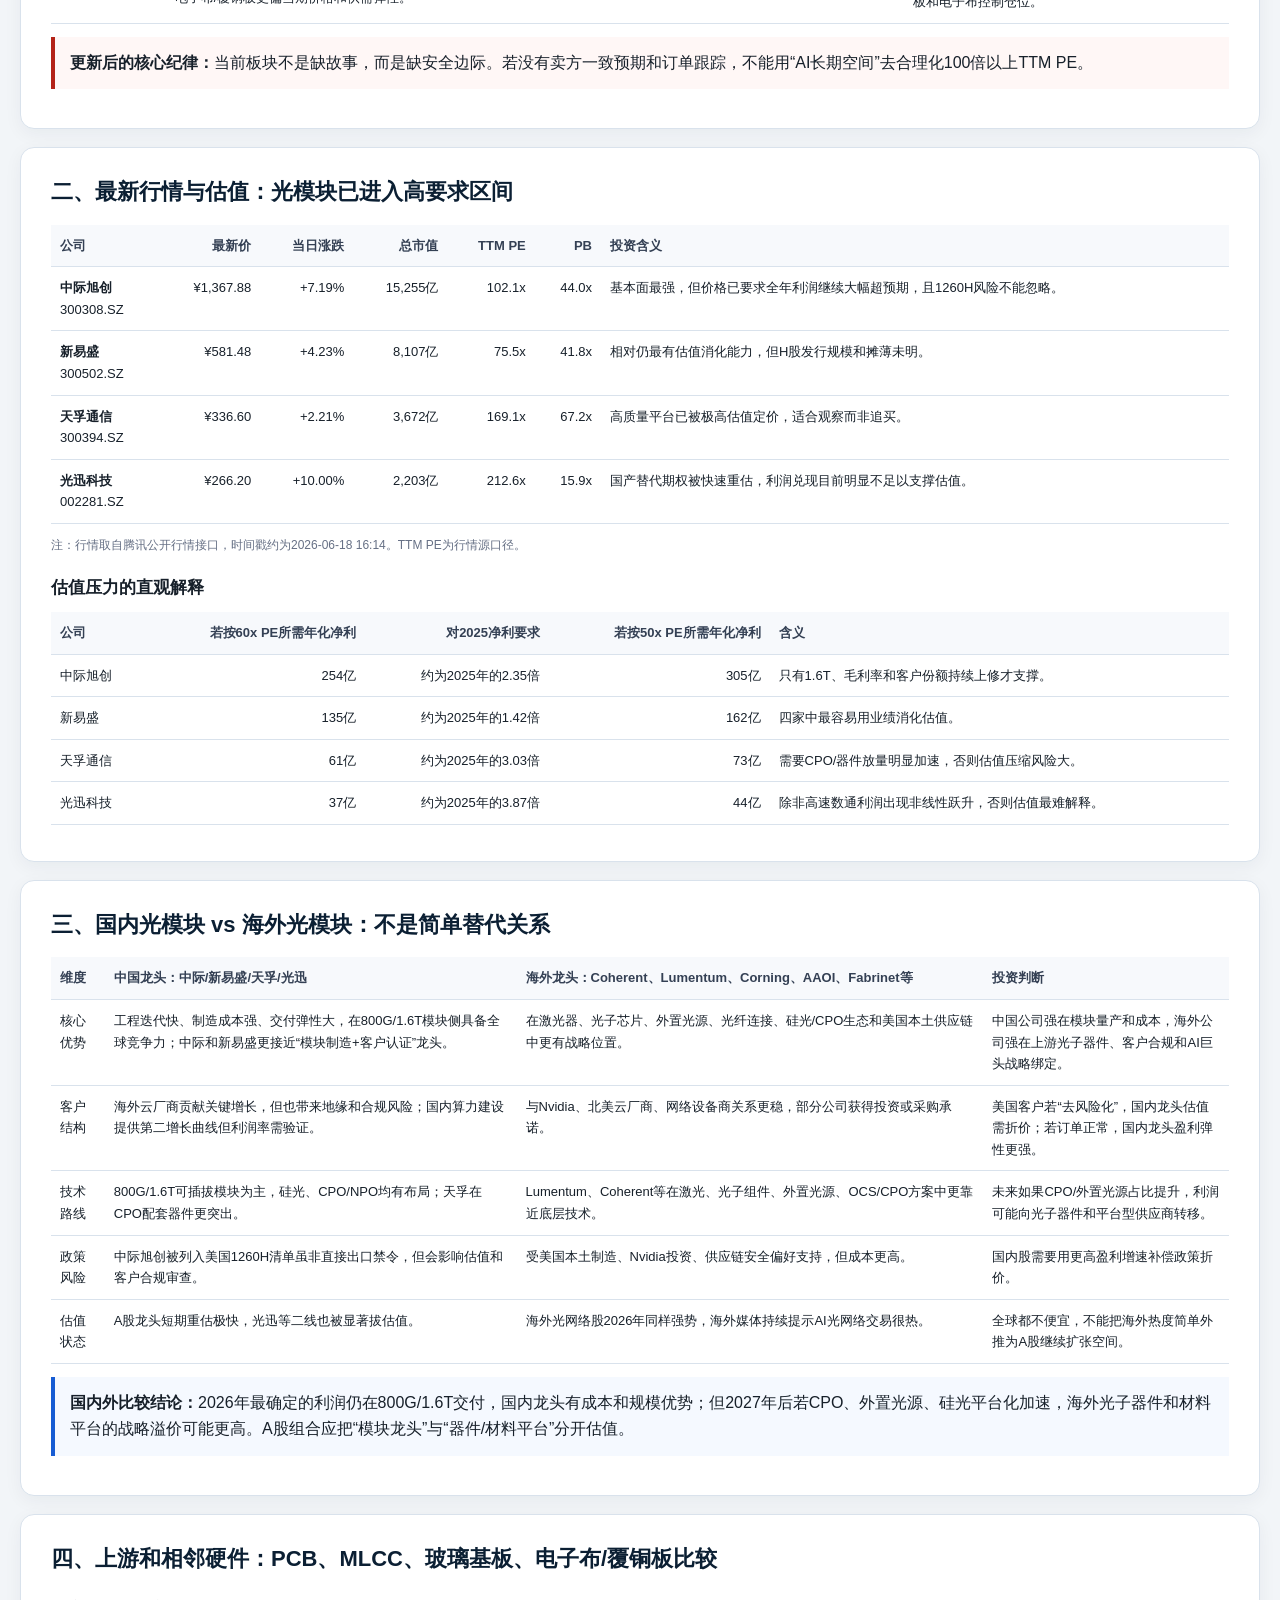
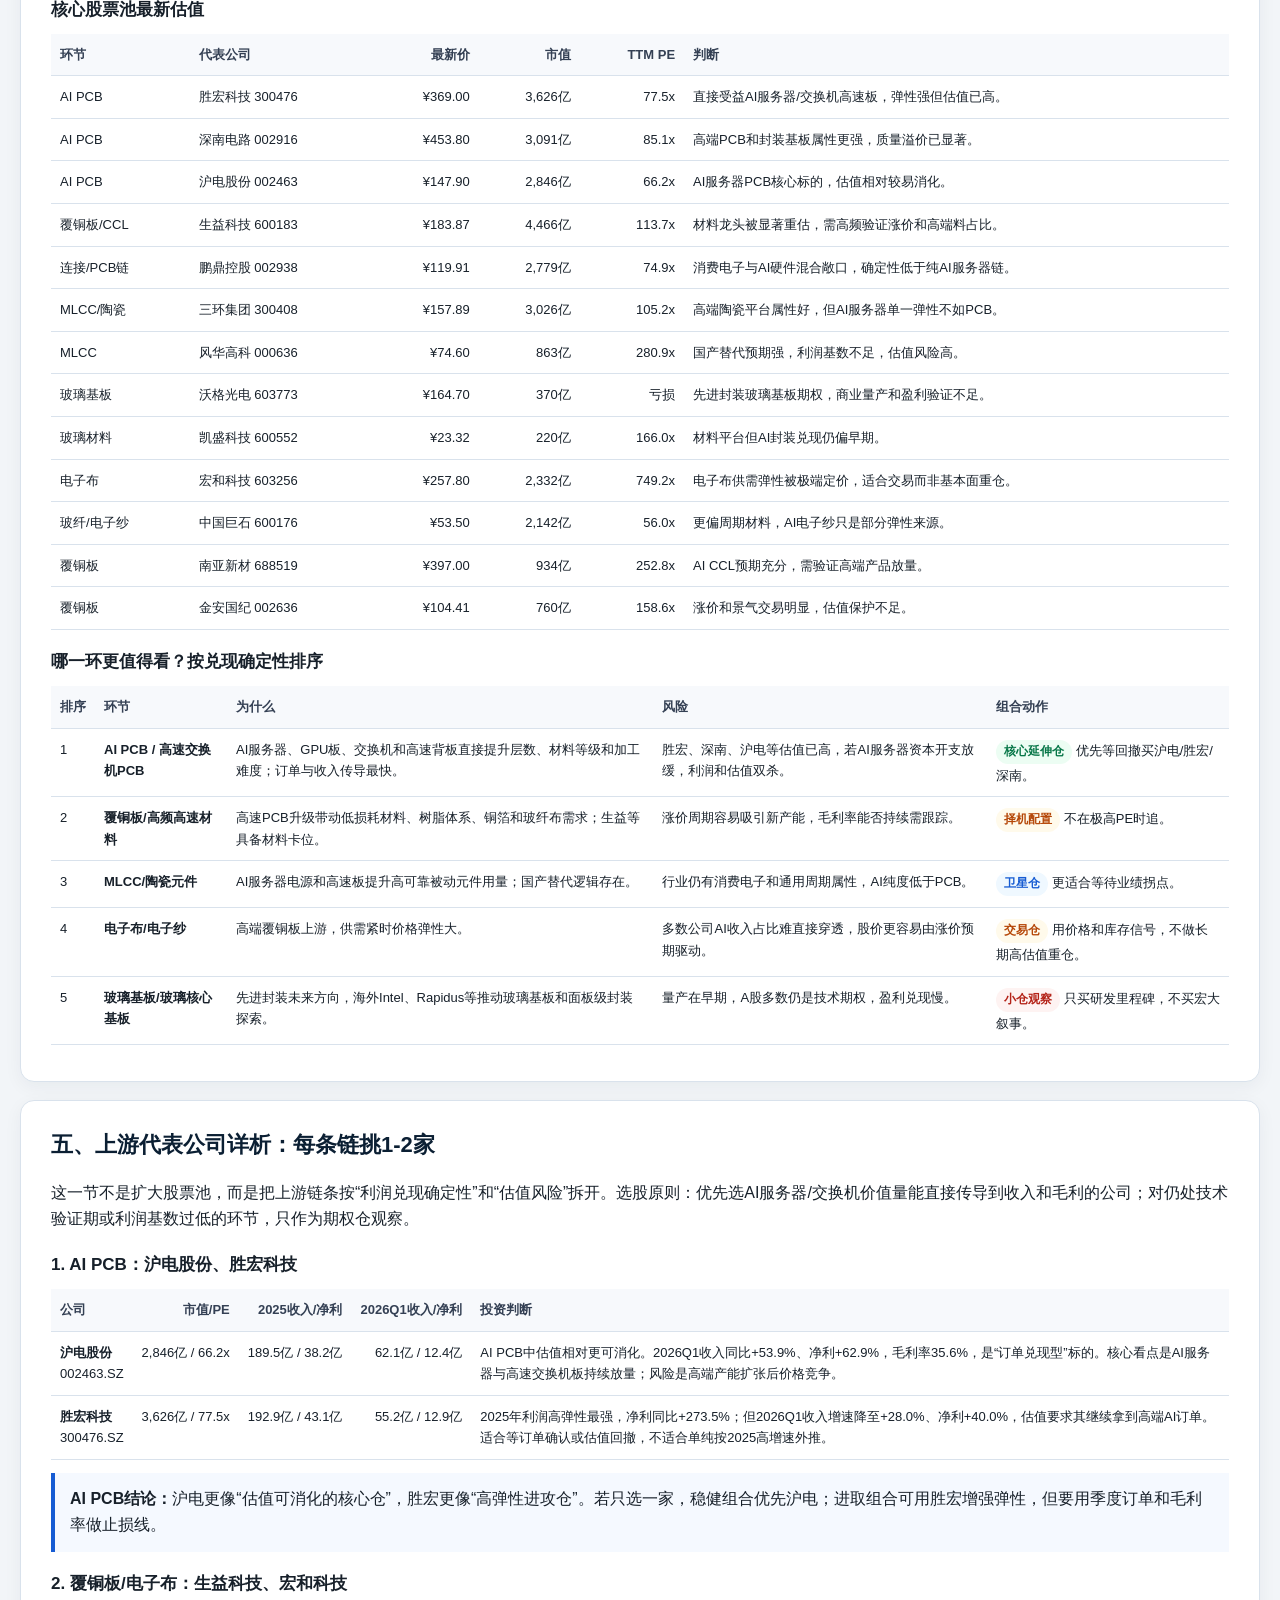
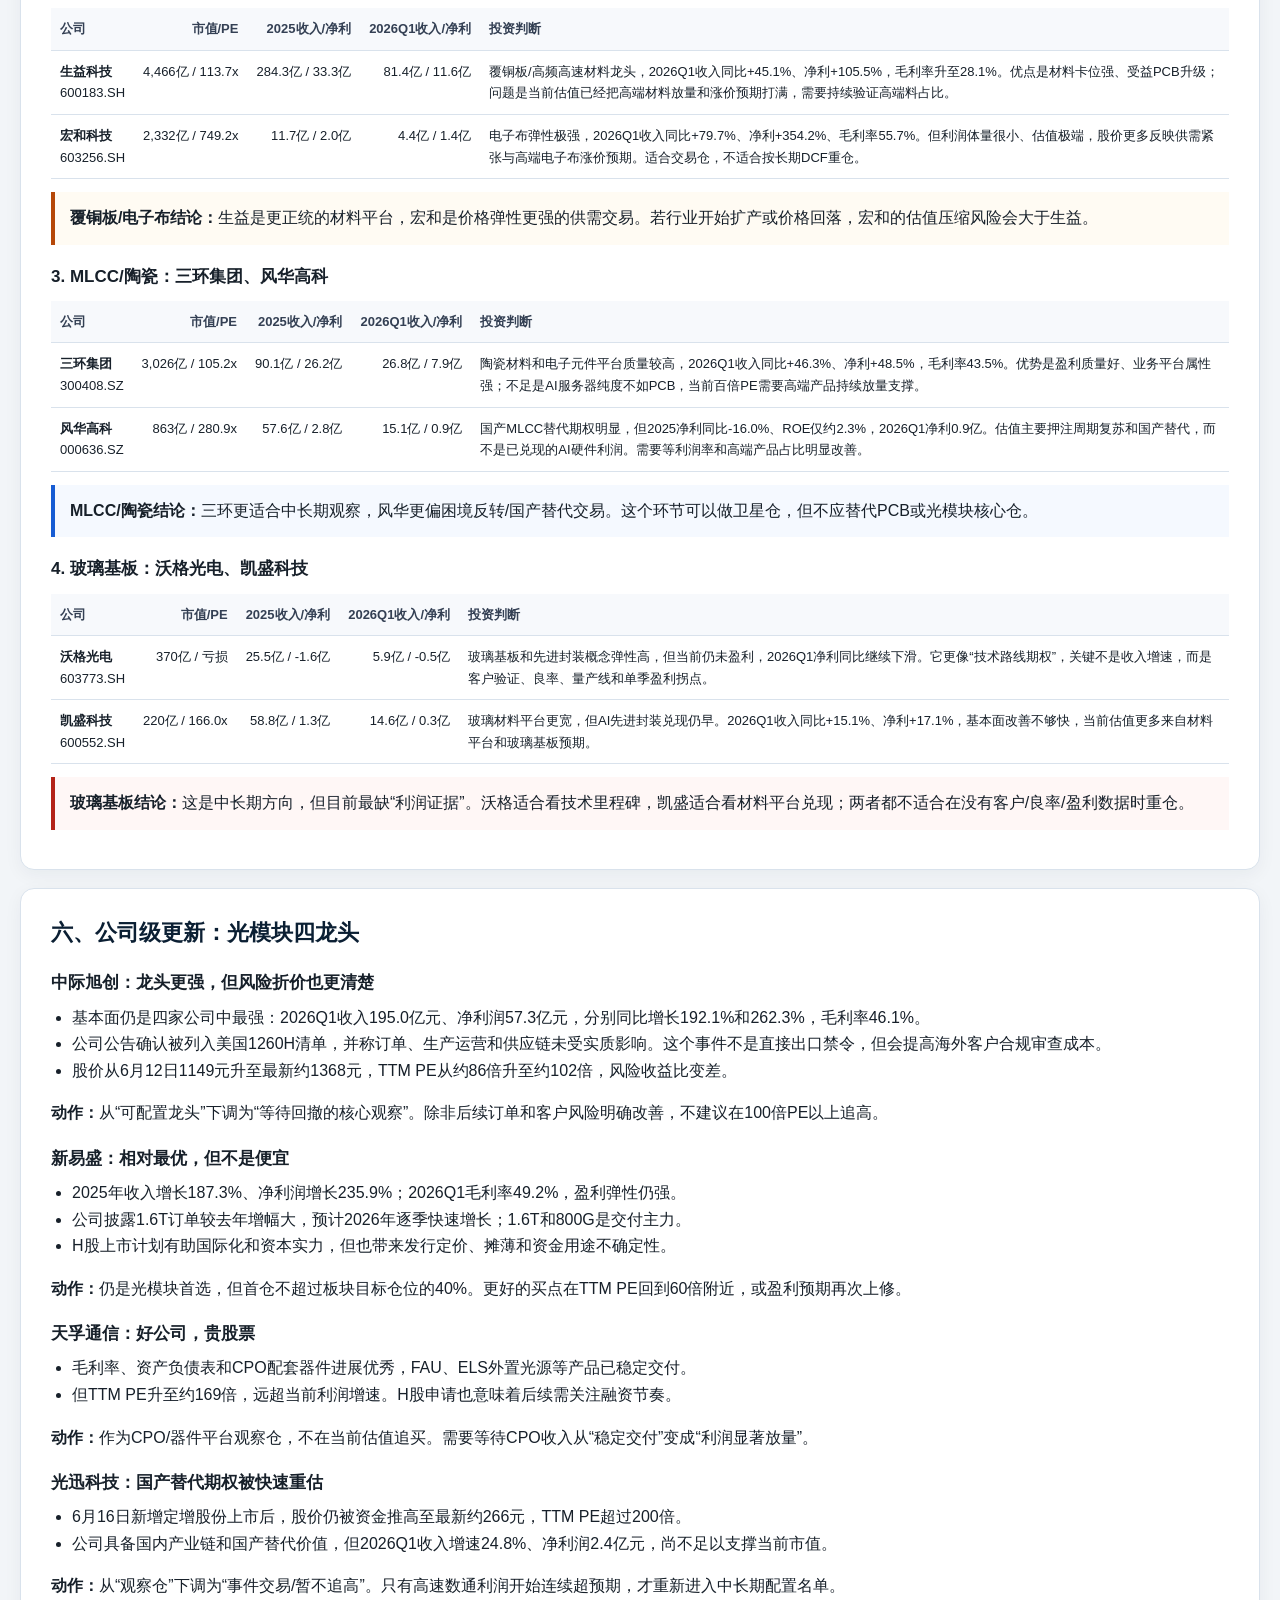
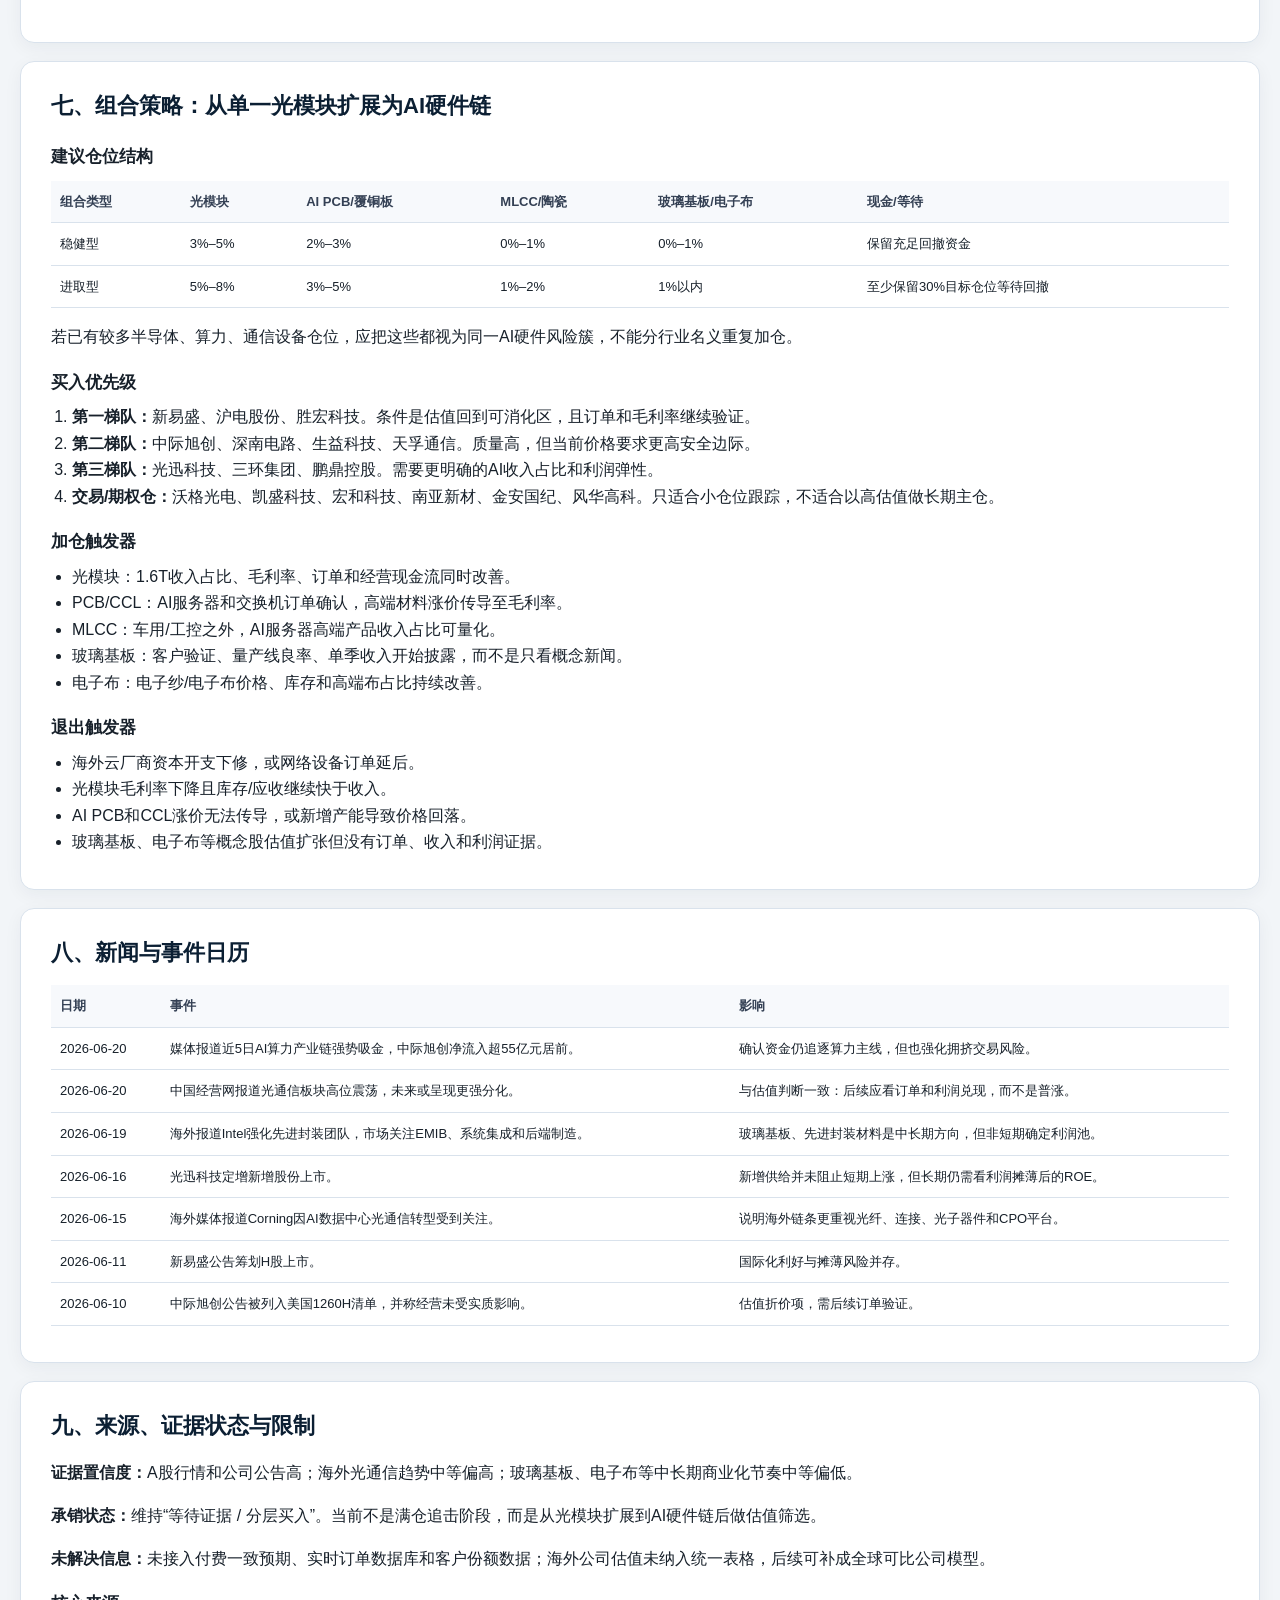
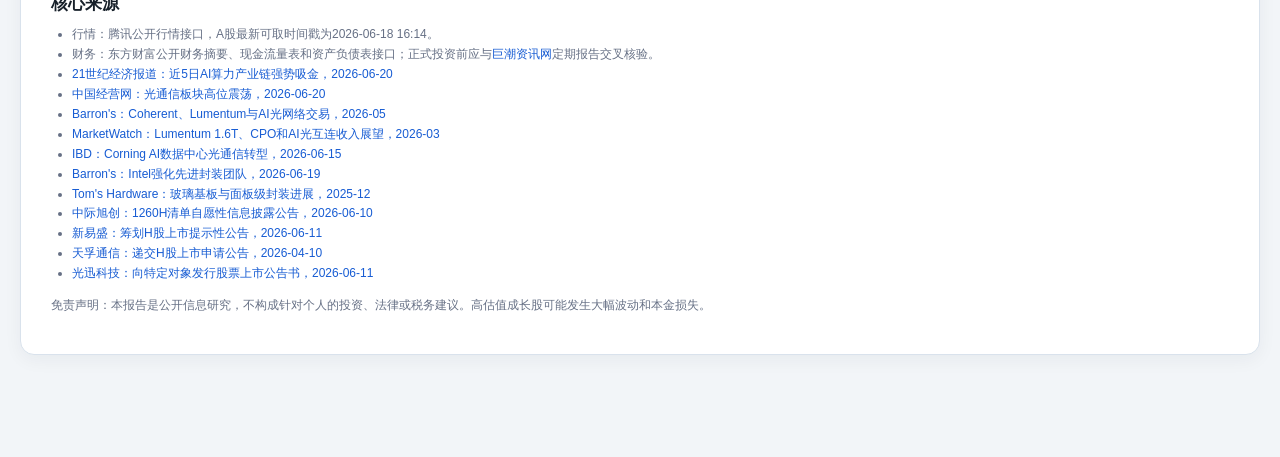
==== commit 415dc431: "Add daily Sequoia results to web page" ====
--- a/optical-module-report-page/index.html
+++ b/optical-module-report-page/index.html
@@ -15,7 +15,8 @@
 .tag{display:inline-block;border-radius:99px;padding:2px 8px;margin:1px 4px 1px 0;font-size:12px;font-weight:700}.pos{color:var(--green);background:#ecfdf3}.warn{color:var(--amber);background:#fffaeb}.neg{color:var(--red);background:#fef3f2}.info{color:var(--blue);background:#eff8ff}
 table{width:100%;border-collapse:collapse;font-size:13px;margin:10px 0}th,td{text-align:left;vertical-align:top;padding:10px 9px;border-bottom:1px solid var(--line)}th{background:#f7f9fc;color:#344054;white-space:nowrap}.num{text-align:right;white-space:nowrap}.callout{padding:13px 15px;border-left:4px solid var(--blue);background:#f5f9ff;margin:13px 0}.riskbox{border-left-color:var(--red);background:#fff7f6}.warnbox{border-left-color:var(--amber);background:#fffbf3}
 ul,ol{padding-left:21px;margin:7px 0}a{color:var(--blue);text-decoration:none}.nowrap{white-space:nowrap}
-@media(max-width:900px){.grid{grid-template-columns:1fr 1fr}header,section{padding:20px}table{display:block;overflow-x:auto}}@media(max-width:560px){.grid{grid-template-columns:1fr}}
+.sequoia-live{border-top:4px solid var(--blue)}.sequoia-head{display:flex;align-items:flex-start;justify-content:space-between;gap:16px;flex-wrap:wrap}.sequoia-actions{display:flex;gap:10px;flex-wrap:wrap}.button{display:inline-block;border:1px solid var(--line);border-radius:9px;padding:7px 11px;background:#fff;font-size:13px;font-weight:700}.button.primary{border-color:var(--blue);background:#eff8ff}.sequoia-kpis{display:grid;grid-template-columns:repeat(4,1fr);gap:12px;margin:14px 0}.sequoia-list{display:grid;grid-template-columns:repeat(2,1fr);gap:12px}.pick{border:1px solid var(--line);border-radius:10px;padding:12px;background:#fbfdff}.pick-title{display:flex;justify-content:space-between;gap:8px;font-weight:800}.pick-meta{display:flex;gap:8px;flex-wrap:wrap;margin:8px 0}.empty{color:var(--gray);padding:12px;border:1px dashed var(--line);border-radius:10px;background:#fafafa}
+@media(max-width:900px){.grid{grid-template-columns:1fr 1fr}.sequoia-kpis,.sequoia-list{grid-template-columns:1fr}header,section{padding:20px}table{display:block;overflow-x:auto}}@media(max-width:560px){.grid{grid-template-columns:1fr}}
 </style>
 </head>
 <body><main>
@@ -31,6 +32,26 @@
     <div class="card darkcard"><span class="label">最容易炒过头</span><span class="metric">玻璃基板/电子布</span><span class="label">方向重要，但商业兑现时间差异极大</span></div>
   </div>
 </header>
+
+<section id="sequoia-daily" class="sequoia-live">
+  <div class="sequoia-head">
+    <div>
+      <div class="eyebrow" style="color:#175cd3">SEQUOIA-X DAILY STOCK PICKS</div>
+      <h2>每日 Sequoia-X 选股结果</h2>
+      <p class="small" id="sequoia-status">正在加载最新日报数据...</p>
+    </div>
+    <div class="sequoia-actions">
+      <a class="button primary" href="../sequoia/LATEST.md">查看 Markdown 日报</a>
+      <a class="button" href="../sequoia/latest_all_stocks_analysis.csv">下载全量 CSV</a>
+    </div>
+  </div>
+  <div id="sequoia-summary" class="sequoia-kpis"></div>
+  <h3>策略分布</h3>
+  <div id="sequoia-strategies"></div>
+  <h3>重点展示股票</h3>
+  <div id="sequoia-picks" class="sequoia-list"></div>
+  <p class="small">说明：本区块由每日脚本自动生成，价格口径沿用 Sequoia-X 策略引擎输出，可能是复权/策略计算价。</p>
+</section>
 
 <section>
 <h2>一、最新PM结论：高景气，更高估值，更严格买点</h2>
@@ -252,4 +273,72 @@
 </ul>
 <p class="small">免责声明：本报告是公开信息研究，不构成针对个人的投资、法律或税务建议。高估值成长股可能发生大幅波动和本金损失。</p>
 </section>
+<script src="./sequoia-daily-results.js"></script>
+<script>
+(function () {
+  const data = window.SEQUOIA_DAILY_RESULTS;
+  const status = document.getElementById("sequoia-status");
+  const summary = document.getElementById("sequoia-summary");
+  const strategies = document.getElementById("sequoia-strategies");
+  const picks = document.getElementById("sequoia-picks");
+
+  function text(value, fallback) {
+    return value === undefined || value === null || value === "" ? fallback : value;
+  }
+
+  function metric(label, value, note) {
+    return '<div class="card"><span class="label">' + label + '</span><span class="metric">' + value + '</span><span class="label">' + note + '</span></div>';
+  }
+
+  function escapeHtml(value) {
+    return String(value || "").replace(/[&<>"']/g, function (char) {
+      return {"&":"&amp;","<":"&lt;",">":"&gt;","\"":"&quot;","'":"&#39;"}[char];
+    });
+  }
+
+  if (!data || !data.report) {
+    status.textContent = "暂无 Sequoia-X 日报数据。请先运行 ./run_sequoia_x_daily.ps1。";
+    summary.innerHTML = '<div class="empty">未找到 sequoia-daily-results.js 数据文件。</div>';
+    return;
+  }
+
+  const report = data.report;
+  const csv = data.csvSummary || {};
+  const topDates = (csv.latestDataDates || []).slice(0, 3).map(function (item) {
+    return item.date + "：" + item.count + "只";
+  }).join("；");
+
+  status.textContent = "最新报告日期：" + text(report.reportDate, "-") + "；网页数据生成时间：" + text(data.generatedAt, "-");
+  summary.innerHTML = [
+    metric("报告日期", text(report.reportDate, "-"), "每日脚本自动更新"),
+    metric("去重命中", text(csv.hitStocks, "0") + "只", "全量 CSV 命中股票数"),
+    metric("展示项", text(report.totalItems, "0只"), "按策略 Top 展示，含重复命中"),
+    metric("全市场覆盖", text(csv.rows, "0") + "只", topDates || "暂无日期分布")
+  ].join("");
+
+  const counts = csv.strategyHitCounts || [];
+  if (counts.length) {
+    strategies.innerHTML = '<table><tr><th>策略</th><th class="num">命中数</th></tr>' +
+      counts.map(function (item) {
+        return '<tr><td><b>' + escapeHtml(item.label) + '</b><br><span class="small">' + escapeHtml(item.name) + '</span></td><td class="num">' + item.count + '</td></tr>';
+      }).join("") + '</table>';
+  } else {
+    strategies.innerHTML = '<div class="empty">暂无策略命中。</div>';
+  }
+
+  const items = report.items || [];
+  if (!items.length) {
+    picks.innerHTML = '<div class="empty">暂无展示股票。</div>';
+    return;
+  }
+  picks.innerHTML = items.map(function (item) {
+    return '<article class="pick">' +
+      '<div class="pick-title"><span>' + escapeHtml(item.code) + ' ' + escapeHtml(item.name) + '</span><span class="tag info">' + escapeHtml(item.strategyLabel) + '</span></div>' +
+      '<div class="pick-meta"><span class="tag pos">收 ' + escapeHtml(text(item.close, "-")) + '</span><span class="tag warn">' + escapeHtml(text(item.changePct, "-")) + '</span><span class="tag info">量比 ' + escapeHtml(text(item.volumeRatio, "-")) + '</span><span class="tag info">成交额 ' + escapeHtml(text(item.turnover, "-")) + '</span></div>' +
+      '<p class="small"><b>理由：</b>' + escapeHtml(item.reason) + '</p>' +
+      '<p class="small"><b>持有/减仓：</b>' + escapeHtml(text(item.plan, "查看 Markdown 日报")) + '</p>' +
+      '</article>';
+  }).join("");
+})();
+</script>
 </main></body></html>
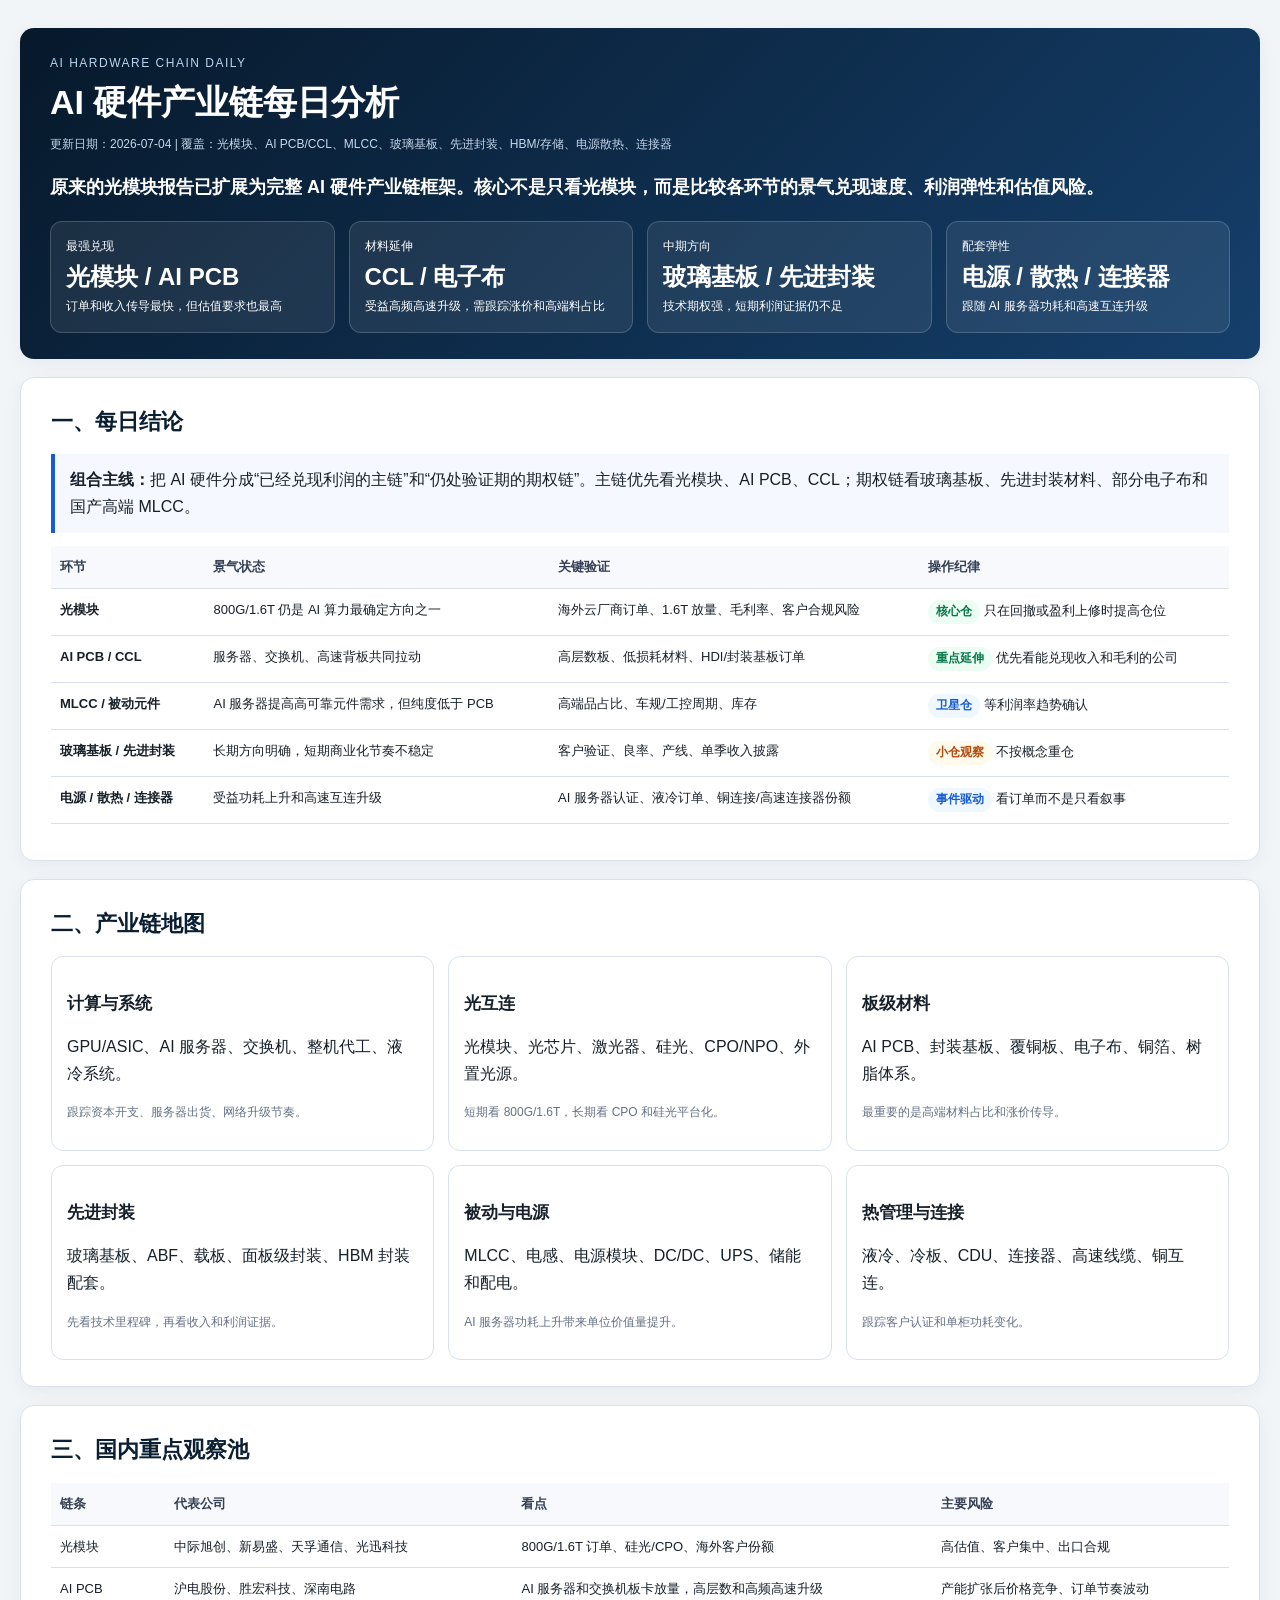
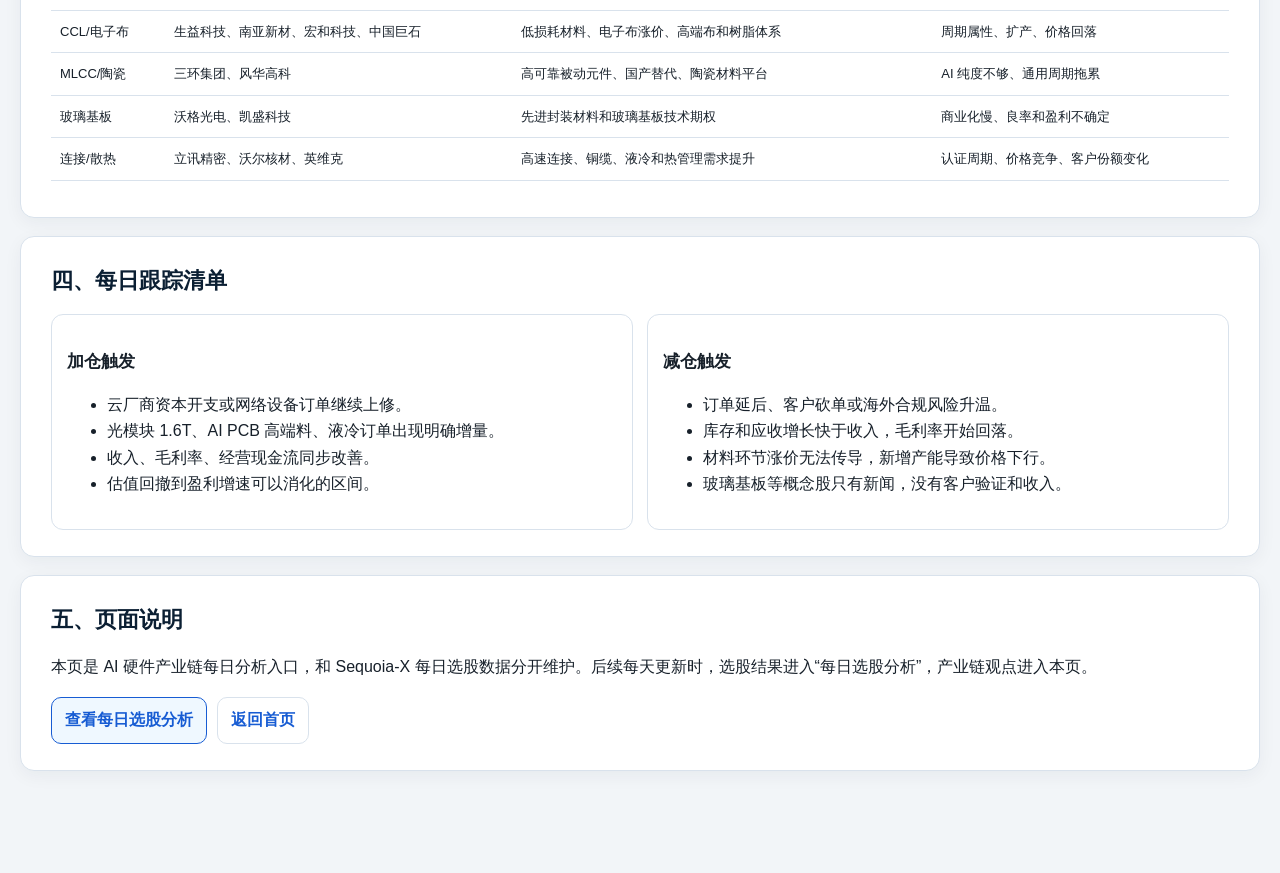
==== commit e3fa48b2: "Separate daily signals and AI hardware pages" ====
--- a/optical-module-report-page/index.html
+++ b/optical-module-report-page/index.html
@@ -1,344 +1,19 @@
 <!doctype html>
 <html lang="zh-CN">
 <head>
-<meta charset="utf-8"><meta name="viewport" content="width=device-width,initial-scale=1">
-<meta http-equiv="Cache-Control" content="no-cache, no-store, must-revalidate">
-<meta http-equiv="Pragma" content="no-cache">
-<meta http-equiv="Expires" content="0">
-<title>中国光模块产业链投资策略｜2026-06-20更新</title>
-<style>
-:root{--navy:#0b1f33;--blue:#175cd3;--green:#067647;--amber:#b54708;--red:#b42318;--gray:#667085;--line:#d9e2ec;--bg:#f2f5f8}
-*{box-sizing:border-box}body{margin:0;background:var(--bg);color:#17202a;font-family:"Microsoft YaHei","PingFang SC",Arial,sans-serif;line-height:1.66}
-main{max-width:1280px;margin:28px auto;padding:0 20px 56px}header,section{background:#fff;border:1px solid var(--line);border-radius:14px;padding:26px 30px;margin-bottom:18px;box-shadow:0 5px 18px rgba(16,42,67,.05)}
-header{background:linear-gradient(135deg,#07192b,#153f6b);color:#fff;border:0}.eyebrow{font-size:12px;letter-spacing:1.5px;color:#b9d5ef}h1{font-size:31px;line-height:1.25;margin:8px 0}h2{font-size:22px;margin:0 0 14px;color:var(--navy)}h3{font-size:17px;margin:18px 0 6px}.meta,.small{font-size:12px;color:var(--gray)}header .meta{color:#c6d8ea}.lead{font-size:18px;font-weight:700;margin:17px 0}
-.grid{display:grid;grid-template-columns:repeat(4,1fr);gap:12px;margin-top:16px}.card{border:1px solid var(--line);border-radius:10px;padding:14px;background:#fff}.darkcard{background:rgba(255,255,255,.08);border-color:rgba(255,255,255,.18)}.card b{display:block;margin-bottom:5px}.metric{font-size:23px;font-weight:800}.darkcard .metric{color:#fff}.label{font-size:12px;color:var(--gray)}.darkcard .label{color:#b9d5ef}
-.tag{display:inline-block;border-radius:99px;padding:2px 8px;margin:1px 4px 1px 0;font-size:12px;font-weight:700}.pos{color:var(--green);background:#ecfdf3}.warn{color:var(--amber);background:#fffaeb}.neg{color:var(--red);background:#fef3f2}.info{color:var(--blue);background:#eff8ff}
-table{width:100%;border-collapse:collapse;font-size:13px;margin:10px 0}th,td{text-align:left;vertical-align:top;padding:10px 9px;border-bottom:1px solid var(--line)}th{background:#f7f9fc;color:#344054;white-space:nowrap}.num{text-align:right;white-space:nowrap}.callout{padding:13px 15px;border-left:4px solid var(--blue);background:#f5f9ff;margin:13px 0}.riskbox{border-left-color:var(--red);background:#fff7f6}.warnbox{border-left-color:var(--amber);background:#fffbf3}
-ul,ol{padding-left:21px;margin:7px 0}a{color:var(--blue);text-decoration:none}.nowrap{white-space:nowrap}
-.sequoia-live{border-top:4px solid var(--blue)}.sequoia-head{display:flex;align-items:flex-start;justify-content:space-between;gap:16px;flex-wrap:wrap}.sequoia-actions{display:flex;gap:10px;flex-wrap:wrap}.button{display:inline-block;border:1px solid var(--line);border-radius:9px;padding:7px 11px;background:#fff;font-size:13px;font-weight:700}.button.primary{border-color:var(--blue);background:#eff8ff}.sequoia-kpis{display:grid;grid-template-columns:repeat(4,1fr);gap:12px;margin:14px 0}.sequoia-list{display:grid;grid-template-columns:repeat(2,1fr);gap:12px}.pick{border:1px solid var(--line);border-radius:10px;padding:12px;background:#fbfdff}.pick-title{display:flex;justify-content:space-between;gap:8px;font-weight:800}.pick-meta{display:flex;gap:8px;flex-wrap:wrap;margin:8px 0}.empty{color:var(--gray);padding:12px;border:1px dashed var(--line);border-radius:10px;background:#fafafa}
-@media(max-width:900px){.grid{grid-template-columns:1fr 1fr}.sequoia-kpis,.sequoia-list{grid-template-columns:1fr}header,section{padding:20px}table{display:block;overflow-x:auto}}@media(max-width:560px){.grid{grid-template-columns:1fr}}
-</style>
+  <meta charset="utf-8">
+  <meta name="viewport" content="width=device-width,initial-scale=1">
+  <meta http-equiv="refresh" content="0; url=../ai-hardware/">
+  <title>AI 硬件产业链每日分析</title>
+  <link rel="stylesheet" href="../assets/site.css">
 </head>
-<body><main>
-<header>
-  <div class="eyebrow">PUBLIC EQUITY SECTOR UPDATE｜光模块 + AI硬件上游</div>
-  <h1>中国光模块产业链投资策略：国内外比较与上游延伸</h1>
-  <div class="meta">更新日期：2026-06-20｜页面版本：v20260620-upstream-company-deep-dive｜A股行情截至公开接口最新交易日 2026-06-18｜新闻截至 2026-06-20｜货币：人民币</div>
-  <p class="lead">结论更新：光通信仍是AI算力最强主线之一，但A股光模块和上游PCB、电子布、覆铜板已经快速进入高估值区。现在的核心不是“找景气”，而是判断哪一环能把景气兑现为利润，且估值没有透支到需要完美业绩。</p>
-  <div class="grid">
-    <div class="card darkcard"><span class="label">光模块相对首选</span><span class="metric">新易盛</span><span class="label">增长与估值匹配度仍优于同业，但H股融资需折价</span></div>
-    <div class="card darkcard"><span class="label">业务质量龙头</span><span class="metric">中际旭创</span><span class="label">规模与1.6T兑现最强，1260H清单仍是风险折价项</span></div>
-    <div class="card darkcard"><span class="label">上游核心延伸</span><span class="metric">AI PCB</span><span class="label">胜宏、深南、沪电、生益等已显著重估，择机而非追价</span></div>
-    <div class="card darkcard"><span class="label">最容易炒过头</span><span class="metric">玻璃基板/电子布</span><span class="label">方向重要，但商业兑现时间差异极大</span></div>
-  </div>
-</header>
-
-<section id="sequoia-daily" class="sequoia-live">
-  <div class="sequoia-head">
-    <div>
-      <div class="eyebrow" style="color:#175cd3">SEQUOIA-X DAILY STOCK PICKS</div>
-      <h2>每日 Sequoia-X 选股结果</h2>
-      <p class="small" id="sequoia-status">正在加载最新日报数据...</p>
-    </div>
-    <div class="sequoia-actions">
-      <a class="button primary" href="../sequoia/LATEST.md">查看 Markdown 日报</a>
-      <a class="button" href="../sequoia/latest_all_stocks_analysis.csv">下载全量 CSV</a>
-    </div>
-  </div>
-  <div id="sequoia-summary" class="sequoia-kpis"></div>
-  <h3>策略分布</h3>
-  <div id="sequoia-strategies"></div>
-  <h3>重点展示股票</h3>
-  <div id="sequoia-picks" class="sequoia-list"></div>
-  <p class="small">说明：本区块由每日脚本自动生成，价格口径沿用 Sequoia-X 策略引擎输出，可能是复权/策略计算价。</p>
-</section>
-
-<section>
-<h2>一、最新PM结论：高景气，更高估值，更严格买点</h2>
-<table>
-<tr><th>问题</th><th>更新判断</th><th>组合动作</th></tr>
-<tr><td>最新新闻改变了什么？</td><td>6月20日媒体继续报道AI算力产业链强势吸金，中际旭创近5日资金净流入居前；同时光通信板块被提示“高位震荡、分化增强”。这说明资金仍在追AI硬件主线，但拥挤度也在上升。</td><td><span class="tag warn">从进攻转为筛选</span>只买能兑现利润的环节，减少纯题材敞口。</td></tr>
-<tr><td>股价变化</td><td>相比6月12日，四大光模块标的继续大幅重估：中际旭创约1368元、TTM PE约102倍；新易盛约581元、约75倍；天孚通信约337元、约169倍；光迅科技约266元、约213倍。</td><td><span class="tag neg">不追高</span>买点需要回撤或新一轮盈利上修。</td></tr>
-<tr><td>产业方向</td><td>800G/1.6T仍是2026年最可兑现的主线；CPO/NPO、硅光、外置光源是下一阶段，但量产节奏和供应链分配仍不确定。</td><td><span class="tag pos">核心仓仍在光模块</span>但分批、等验证。</td></tr>
-<tr><td>上游延伸</td><td>AI服务器和交换机升级同时拉动PCB、覆铜板、电子布、MLCC、连接器和先进封装材料。但玻璃基板更偏中长期技术期权，电子布/覆铜板更偏当期价格和供需弹性。</td><td><span class="tag info">用“兑现时间”分层</span>PCB优先，MLCC其次，玻璃基板和电子布控制仓位。</td></tr>
-</table>
-<div class="callout riskbox"><b>更新后的核心纪律：</b>当前板块不是缺故事，而是缺安全边际。若没有卖方一致预期和订单跟踪，不能用“AI长期空间”去合理化100倍以上TTM PE。</div>
-</section>
-
-<section>
-<h2>二、最新行情与估值：光模块已进入高要求区间</h2>
-<table>
-<tr><th>公司</th><th class="num">最新价</th><th class="num">当日涨跌</th><th class="num">总市值</th><th class="num">TTM PE</th><th class="num">PB</th><th>投资含义</th></tr>
-<tr><td><b>中际旭创</b><br>300308.SZ</td><td class="num">¥1,367.88</td><td class="num">+7.19%</td><td class="num">15,255亿</td><td class="num">102.1x</td><td class="num">44.0x</td><td>基本面最强，但价格已要求全年利润继续大幅超预期，且1260H风险不能忽略。</td></tr>
-<tr><td><b>新易盛</b><br>300502.SZ</td><td class="num">¥581.48</td><td class="num">+4.23%</td><td class="num">8,107亿</td><td class="num">75.5x</td><td class="num">41.8x</td><td>相对仍最有估值消化能力，但H股发行规模和摊薄未明。</td></tr>
-<tr><td><b>天孚通信</b><br>300394.SZ</td><td class="num">¥336.60</td><td class="num">+2.21%</td><td class="num">3,672亿</td><td class="num">169.1x</td><td class="num">67.2x</td><td>高质量平台已被极高估值定价，适合观察而非追买。</td></tr>
-<tr><td><b>光迅科技</b><br>002281.SZ</td><td class="num">¥266.20</td><td class="num">+10.00%</td><td class="num">2,203亿</td><td class="num">212.6x</td><td class="num">15.9x</td><td>国产替代期权被快速重估，利润兑现目前明显不足以支撑估值。</td></tr>
-</table>
-<p class="small">注：行情取自腾讯公开行情接口，时间戳约为2026-06-18 16:14。TTM PE为行情源口径。</p>
-
-<h3>估值压力的直观解释</h3>
-<table>
-<tr><th>公司</th><th class="num">若按60x PE所需年化净利</th><th class="num">对2025净利要求</th><th class="num">若按50x PE所需年化净利</th><th>含义</th></tr>
-<tr><td>中际旭创</td><td class="num">254亿</td><td class="num">约为2025年的2.35倍</td><td class="num">305亿</td><td>只有1.6T、毛利率和客户份额持续上修才支撑。</td></tr>
-<tr><td>新易盛</td><td class="num">135亿</td><td class="num">约为2025年的1.42倍</td><td class="num">162亿</td><td>四家中最容易用业绩消化估值。</td></tr>
-<tr><td>天孚通信</td><td class="num">61亿</td><td class="num">约为2025年的3.03倍</td><td class="num">73亿</td><td>需要CPO/器件放量明显加速，否则估值压缩风险大。</td></tr>
-<tr><td>光迅科技</td><td class="num">37亿</td><td class="num">约为2025年的3.87倍</td><td class="num">44亿</td><td>除非高速数通利润出现非线性跃升，否则估值最难解释。</td></tr>
-</table>
-</section>
-
-<section>
-<h2>三、国内光模块 vs 海外光模块：不是简单替代关系</h2>
-<table>
-<tr><th>维度</th><th>中国龙头：中际/新易盛/天孚/光迅</th><th>海外龙头：Coherent、Lumentum、Corning、AAOI、Fabrinet等</th><th>投资判断</th></tr>
-<tr><td>核心优势</td><td>工程迭代快、制造成本强、交付弹性大，在800G/1.6T模块侧具备全球竞争力；中际和新易盛更接近“模块制造+客户认证”龙头。</td><td>在激光器、光子芯片、外置光源、光纤连接、硅光/CPO生态和美国本土供应链中更有战略位置。</td><td>中国公司强在模块量产和成本，海外公司强在上游光子器件、客户合规和AI巨头战略绑定。</td></tr>
-<tr><td>客户结构</td><td>海外云厂商贡献关键增长，但也带来地缘和合规风险；国内算力建设提供第二增长曲线但利润率需验证。</td><td>与Nvidia、北美云厂商、网络设备商关系更稳，部分公司获得投资或采购承诺。</td><td>美国客户若“去风险化”，国内龙头估值需折价；若订单正常，国内龙头盈利弹性更强。</td></tr>
-<tr><td>技术路线</td><td>800G/1.6T可插拔模块为主，硅光、CPO/NPO均有布局；天孚在CPO配套器件更突出。</td><td>Lumentum、Coherent等在激光、光子组件、外置光源、OCS/CPO方案中更靠近底层技术。</td><td>未来如果CPO/外置光源占比提升，利润可能向光子器件和平台型供应商转移。</td></tr>
-<tr><td>政策风险</td><td>中际旭创被列入美国1260H清单虽非直接出口禁令，但会影响估值和客户合规审查。</td><td>受美国本土制造、Nvidia投资、供应链安全偏好支持，但成本更高。</td><td>国内股需要用更高盈利增速补偿政策折价。</td></tr>
-<tr><td>估值状态</td><td>A股龙头短期重估极快，光迅等二线也被显著拔估值。</td><td>海外光网络股2026年同样强势，海外媒体持续提示AI光网络交易很热。</td><td>全球都不便宜，不能把海外热度简单外推为A股继续扩张空间。</td></tr>
-</table>
-<div class="callout"><b>国内外比较结论：</b>2026年最确定的利润仍在800G/1.6T交付，国内龙头有成本和规模优势；但2027年后若CPO、外置光源、硅光平台化加速，海外光子器件和材料平台的战略溢价可能更高。A股组合应把“模块龙头”与“器件/材料平台”分开估值。</div>
-</section>
-
-<section>
-<h2>四、上游和相邻硬件：PCB、MLCC、玻璃基板、电子布/覆铜板比较</h2>
-<h3>核心股票池最新估值</h3>
-<table>
-<tr><th>环节</th><th>代表公司</th><th class="num">最新价</th><th class="num">市值</th><th class="num">TTM PE</th><th>判断</th></tr>
-<tr><td>AI PCB</td><td>胜宏科技 300476</td><td class="num">¥369.00</td><td class="num">3,626亿</td><td class="num">77.5x</td><td>直接受益AI服务器/交换机高速板，弹性强但估值已高。</td></tr>
-<tr><td>AI PCB</td><td>深南电路 002916</td><td class="num">¥453.80</td><td class="num">3,091亿</td><td class="num">85.1x</td><td>高端PCB和封装基板属性更强，质量溢价已显著。</td></tr>
-<tr><td>AI PCB</td><td>沪电股份 002463</td><td class="num">¥147.90</td><td class="num">2,846亿</td><td class="num">66.2x</td><td>AI服务器PCB核心标的，估值相对较易消化。</td></tr>
-<tr><td>覆铜板/CCL</td><td>生益科技 600183</td><td class="num">¥183.87</td><td class="num">4,466亿</td><td class="num">113.7x</td><td>材料龙头被显著重估，需高频验证涨价和高端料占比。</td></tr>
-<tr><td>连接/PCB链</td><td>鹏鼎控股 002938</td><td class="num">¥119.91</td><td class="num">2,779亿</td><td class="num">74.9x</td><td>消费电子与AI硬件混合敞口，确定性低于纯AI服务器链。</td></tr>
-<tr><td>MLCC/陶瓷</td><td>三环集团 300408</td><td class="num">¥157.89</td><td class="num">3,026亿</td><td class="num">105.2x</td><td>高端陶瓷平台属性好，但AI服务器单一弹性不如PCB。</td></tr>
-<tr><td>MLCC</td><td>风华高科 000636</td><td class="num">¥74.60</td><td class="num">863亿</td><td class="num">280.9x</td><td>国产替代预期强，利润基数不足，估值风险高。</td></tr>
-<tr><td>玻璃基板</td><td>沃格光电 603773</td><td class="num">¥164.70</td><td class="num">370亿</td><td class="num">亏损</td><td>先进封装玻璃基板期权，商业量产和盈利验证不足。</td></tr>
-<tr><td>玻璃材料</td><td>凯盛科技 600552</td><td class="num">¥23.32</td><td class="num">220亿</td><td class="num">166.0x</td><td>材料平台但AI封装兑现仍偏早期。</td></tr>
-<tr><td>电子布</td><td>宏和科技 603256</td><td class="num">¥257.80</td><td class="num">2,332亿</td><td class="num">749.2x</td><td>电子布供需弹性被极端定价，适合交易而非基本面重仓。</td></tr>
-<tr><td>玻纤/电子纱</td><td>中国巨石 600176</td><td class="num">¥53.50</td><td class="num">2,142亿</td><td class="num">56.0x</td><td>更偏周期材料，AI电子纱只是部分弹性来源。</td></tr>
-<tr><td>覆铜板</td><td>南亚新材 688519</td><td class="num">¥397.00</td><td class="num">934亿</td><td class="num">252.8x</td><td>AI CCL预期充分，需验证高端产品放量。</td></tr>
-<tr><td>覆铜板</td><td>金安国纪 002636</td><td class="num">¥104.41</td><td class="num">760亿</td><td class="num">158.6x</td><td>涨价和景气交易明显，估值保护不足。</td></tr>
-</table>
-
-<h3>哪一环更值得看？按兑现确定性排序</h3>
-<table>
-<tr><th>排序</th><th>环节</th><th>为什么</th><th>风险</th><th>组合动作</th></tr>
-<tr><td>1</td><td><b>AI PCB / 高速交换机PCB</b></td><td>AI服务器、GPU板、交换机和高速背板直接提升层数、材料等级和加工难度；订单与收入传导最快。</td><td>胜宏、深南、沪电等估值已高，若AI服务器资本开支放缓，利润和估值双杀。</td><td><span class="tag pos">核心延伸仓</span>优先等回撤买沪电/胜宏/深南。</td></tr>
-<tr><td>2</td><td><b>覆铜板/高频高速材料</b></td><td>高速PCB升级带动低损耗材料、树脂体系、铜箔和玻纤布需求；生益等具备材料卡位。</td><td>涨价周期容易吸引新产能，毛利率能否持续需跟踪。</td><td><span class="tag warn">择机配置</span>不在极高PE时追。</td></tr>
-<tr><td>3</td><td><b>MLCC/陶瓷元件</b></td><td>AI服务器电源和高速板提升高可靠被动元件用量；国产替代逻辑存在。</td><td>行业仍有消费电子和通用周期属性，AI纯度低于PCB。</td><td><span class="tag info">卫星仓</span>更适合等待业绩拐点。</td></tr>
-<tr><td>4</td><td><b>电子布/电子纱</b></td><td>高端覆铜板上游，供需紧时价格弹性大。</td><td>多数公司AI收入占比难直接穿透，股价更容易由涨价预期驱动。</td><td><span class="tag warn">交易仓</span>用价格和库存信号，不做长期高估值重仓。</td></tr>
-<tr><td>5</td><td><b>玻璃基板/玻璃核心基板</b></td><td>先进封装未来方向，海外Intel、Rapidus等推动玻璃基板和面板级封装探索。</td><td>量产在早期，A股多数仍是技术期权，盈利兑现慢。</td><td><span class="tag neg">小仓观察</span>只买研发里程碑，不买宏大叙事。</td></tr>
-</table>
-</section>
-
-<section>
-<h2>五、上游代表公司详析：每条链挑1-2家</h2>
-<p>这一节不是扩大股票池，而是把上游链条按“利润兑现确定性”和“估值风险”拆开。选股原则：优先选AI服务器/交换机价值量能直接传导到收入和毛利的公司；对仍处技术验证期或利润基数过低的环节，只作为期权仓观察。</p>
-
-<h3>1. AI PCB：沪电股份、胜宏科技</h3>
-<table>
-<tr><th>公司</th><th class="num">市值/PE</th><th class="num">2025收入/净利</th><th class="num">2026Q1收入/净利</th><th>投资判断</th></tr>
-<tr><td><b>沪电股份</b><br>002463.SZ</td><td class="num">2,846亿 / 66.2x</td><td class="num">189.5亿 / 38.2亿</td><td class="num">62.1亿 / 12.4亿</td><td>AI PCB中估值相对更可消化。2026Q1收入同比+53.9%、净利+62.9%，毛利率35.6%，是“订单兑现型”标的。核心看点是AI服务器与高速交换机板持续放量；风险是高端产能扩张后价格竞争。</td></tr>
-<tr><td><b>胜宏科技</b><br>300476.SZ</td><td class="num">3,626亿 / 77.5x</td><td class="num">192.9亿 / 43.1亿</td><td class="num">55.2亿 / 12.9亿</td><td>2025年利润高弹性最强，净利同比+273.5%；但2026Q1收入增速降至+28.0%、净利+40.0%，估值要求其继续拿到高端AI订单。适合等订单确认或估值回撤，不适合单纯按2025高增速外推。</td></tr>
-</table>
-<div class="callout"><b>AI PCB结论：</b>沪电更像“估值可消化的核心仓”，胜宏更像“高弹性进攻仓”。若只选一家，稳健组合优先沪电；进取组合可用胜宏增强弹性，但要用季度订单和毛利率做止损线。</div>
-
-<h3>2. 覆铜板/电子布：生益科技、宏和科技</h3>
-<table>
-<tr><th>公司</th><th class="num">市值/PE</th><th class="num">2025收入/净利</th><th class="num">2026Q1收入/净利</th><th>投资判断</th></tr>
-<tr><td><b>生益科技</b><br>600183.SH</td><td class="num">4,466亿 / 113.7x</td><td class="num">284.3亿 / 33.3亿</td><td class="num">81.4亿 / 11.6亿</td><td>覆铜板/高频高速材料龙头，2026Q1收入同比+45.1%、净利+105.5%，毛利率升至28.1%。优点是材料卡位强、受益PCB升级；问题是当前估值已经把高端材料放量和涨价预期打满，需要持续验证高端料占比。</td></tr>
-<tr><td><b>宏和科技</b><br>603256.SH</td><td class="num">2,332亿 / 749.2x</td><td class="num">11.7亿 / 2.0亿</td><td class="num">4.4亿 / 1.4亿</td><td>电子布弹性极强，2026Q1收入同比+79.7%、净利+354.2%、毛利率55.7%。但利润体量很小、估值极端，股价更多反映供需紧张与高端电子布涨价预期。适合交易仓，不适合按长期DCF重仓。</td></tr>
-</table>
-<div class="callout warnbox"><b>覆铜板/电子布结论：</b>生益是更正统的材料平台，宏和是价格弹性更强的供需交易。若行业开始扩产或价格回落，宏和的估值压缩风险会大于生益。</div>
-
-<h3>3. MLCC/陶瓷：三环集团、风华高科</h3>
-<table>
-<tr><th>公司</th><th class="num">市值/PE</th><th class="num">2025收入/净利</th><th class="num">2026Q1收入/净利</th><th>投资判断</th></tr>
-<tr><td><b>三环集团</b><br>300408.SZ</td><td class="num">3,026亿 / 105.2x</td><td class="num">90.1亿 / 26.2亿</td><td class="num">26.8亿 / 7.9亿</td><td>陶瓷材料和电子元件平台质量较高，2026Q1收入同比+46.3%、净利+48.5%，毛利率43.5%。优势是盈利质量好、业务平台属性强；不足是AI服务器纯度不如PCB，当前百倍PE需要高端产品持续放量支撑。</td></tr>
-<tr><td><b>风华高科</b><br>000636.SZ</td><td class="num">863亿 / 280.9x</td><td class="num">57.6亿 / 2.8亿</td><td class="num">15.1亿 / 0.9亿</td><td>国产MLCC替代期权明显，但2025净利同比-16.0%、ROE仅约2.3%，2026Q1净利0.9亿。估值主要押注周期复苏和国产替代，而不是已兑现的AI硬件利润。需要等利润率和高端产品占比明显改善。</td></tr>
-</table>
-<div class="callout"><b>MLCC/陶瓷结论：</b>三环更适合中长期观察，风华更偏困境反转/国产替代交易。这个环节可以做卫星仓，但不应替代PCB或光模块核心仓。</div>
-
-<h3>4. 玻璃基板：沃格光电、凯盛科技</h3>
-<table>
-<tr><th>公司</th><th class="num">市值/PE</th><th class="num">2025收入/净利</th><th class="num">2026Q1收入/净利</th><th>投资判断</th></tr>
-<tr><td><b>沃格光电</b><br>603773.SH</td><td class="num">370亿 / 亏损</td><td class="num">25.5亿 / -1.6亿</td><td class="num">5.9亿 / -0.5亿</td><td>玻璃基板和先进封装概念弹性高，但当前仍未盈利，2026Q1净利同比继续下滑。它更像“技术路线期权”，关键不是收入增速，而是客户验证、良率、量产线和单季盈利拐点。</td></tr>
-<tr><td><b>凯盛科技</b><br>600552.SH</td><td class="num">220亿 / 166.0x</td><td class="num">58.8亿 / 1.3亿</td><td class="num">14.6亿 / 0.3亿</td><td>玻璃材料平台更宽，但AI先进封装兑现仍早。2026Q1收入同比+15.1%、净利+17.1%，基本面改善不够快，当前估值更多来自材料平台和玻璃基板预期。</td></tr>
-</table>
-<div class="callout riskbox"><b>玻璃基板结论：</b>这是中长期方向，但目前最缺“利润证据”。沃格适合看技术里程碑，凯盛适合看材料平台兑现；两者都不适合在没有客户/良率/盈利数据时重仓。</div>
-</section>
-
-<section>
-<h2>六、公司级更新：光模块四龙头</h2>
-<h3>中际旭创：龙头更强，但风险折价也更清楚</h3>
-<ul>
-<li>基本面仍是四家公司中最强：2026Q1收入195.0亿元、净利润57.3亿元，分别同比增长192.1%和262.3%，毛利率46.1%。</li>
-<li>公司公告确认被列入美国1260H清单，并称订单、生产运营和供应链未受实质影响。这个事件不是直接出口禁令，但会提高海外客户合规审查成本。</li>
-<li>股价从6月12日1149元升至最新约1368元，TTM PE从约86倍升至约102倍，风险收益比变差。</li>
-</ul>
-<p><b>动作：</b>从“可配置龙头”下调为“等待回撤的核心观察”。除非后续订单和客户风险明确改善，不建议在100倍PE以上追高。</p>
-
-<h3>新易盛：相对最优，但不是便宜</h3>
-<ul>
-<li>2025年收入增长187.3%、净利润增长235.9%；2026Q1毛利率49.2%，盈利弹性仍强。</li>
-<li>公司披露1.6T订单较去年增幅大，预计2026年逐季快速增长；1.6T和800G是交付主力。</li>
-<li>H股上市计划有助国际化和资本实力，但也带来发行定价、摊薄和资金用途不确定性。</li>
-</ul>
-<p><b>动作：</b>仍是光模块首选，但首仓不超过板块目标仓位的40%。更好的买点在TTM PE回到60倍附近，或盈利预期再次上修。</p>
-
-<h3>天孚通信：好公司，贵股票</h3>
-<ul>
-<li>毛利率、资产负债表和CPO配套器件进展优秀，FAU、ELS外置光源等产品已稳定交付。</li>
-<li>但TTM PE升至约169倍，远超当前利润增速。H股申请也意味着后续需关注融资节奏。</li>
-</ul>
-<p><b>动作：</b>作为CPO/器件平台观察仓，不在当前估值追买。需要等待CPO收入从“稳定交付”变成“利润显著放量”。</p>
-
-<h3>光迅科技：国产替代期权被快速重估</h3>
-<ul>
-<li>6月16日新增定增股份上市后，股价仍被资金推高至最新约266元，TTM PE超过200倍。</li>
-<li>公司具备国内产业链和国产替代价值，但2026Q1收入增速24.8%、净利润2.4亿元，尚不足以支撑当前市值。</li>
-</ul>
-<p><b>动作：</b>从“观察仓”下调为“事件交易/暂不追高”。只有高速数通利润开始连续超预期，才重新进入中长期配置名单。</p>
-</section>
-
-<section>
-<h2>七、组合策略：从单一光模块扩展为AI硬件链</h2>
-<h3>建议仓位结构</h3>
-<table>
-<tr><th>组合类型</th><th>光模块</th><th>AI PCB/覆铜板</th><th>MLCC/陶瓷</th><th>玻璃基板/电子布</th><th>现金/等待</th></tr>
-<tr><td>稳健型</td><td>3%–5%</td><td>2%–3%</td><td>0%–1%</td><td>0%–1%</td><td>保留充足回撤资金</td></tr>
-<tr><td>进取型</td><td>5%–8%</td><td>3%–5%</td><td>1%–2%</td><td>1%以内</td><td>至少保留30%目标仓位等待回撤</td></tr>
-</table>
-<p>若已有较多半导体、算力、通信设备仓位，应把这些都视为同一AI硬件风险簇，不能分行业名义重复加仓。</p>
-
-<h3>买入优先级</h3>
-<ol>
-<li><b>第一梯队：</b>新易盛、沪电股份、胜宏科技。条件是估值回到可消化区，且订单和毛利率继续验证。</li>
-<li><b>第二梯队：</b>中际旭创、深南电路、生益科技、天孚通信。质量高，但当前价格要求更高安全边际。</li>
-<li><b>第三梯队：</b>光迅科技、三环集团、鹏鼎控股。需要更明确的AI收入占比和利润弹性。</li>
-<li><b>交易/期权仓：</b>沃格光电、凯盛科技、宏和科技、南亚新材、金安国纪、风华高科。只适合小仓位跟踪，不适合以高估值做长期主仓。</li>
-</ol>
-
-<h3>加仓触发器</h3>
-<ul>
-<li>光模块：1.6T收入占比、毛利率、订单和经营现金流同时改善。</li>
-<li>PCB/CCL：AI服务器和交换机订单确认，高端材料涨价传导至毛利率。</li>
-<li>MLCC：车用/工控之外，AI服务器高端产品收入占比可量化。</li>
-<li>玻璃基板：客户验证、量产线良率、单季收入开始披露，而不是只看概念新闻。</li>
-<li>电子布：电子纱/电子布价格、库存和高端布占比持续改善。</li>
-</ul>
-
-<h3>退出触发器</h3>
-<ul>
-<li>海外云厂商资本开支下修，或网络设备订单延后。</li>
-<li>光模块毛利率下降且库存/应收继续快于收入。</li>
-<li>AI PCB和CCL涨价无法传导，或新增产能导致价格回落。</li>
-<li>玻璃基板、电子布等概念股估值扩张但没有订单、收入和利润证据。</li>
-</ul>
-</section>
-
-<section>
-<h2>八、新闻与事件日历</h2>
-<table>
-<tr><th>日期</th><th>事件</th><th>影响</th></tr>
-<tr><td>2026-06-20</td><td>媒体报道近5日AI算力产业链强势吸金，中际旭创净流入超55亿元居前。</td><td>确认资金仍追逐算力主线，但也强化拥挤交易风险。</td></tr>
-<tr><td>2026-06-20</td><td>中国经营网报道光通信板块高位震荡，未来或呈现更强分化。</td><td>与估值判断一致：后续应看订单和利润兑现，而不是普涨。</td></tr>
-<tr><td>2026-06-19</td><td>海外报道Intel强化先进封装团队，市场关注EMIB、系统集成和后端制造。</td><td>玻璃基板、先进封装材料是中长期方向，但非短期确定利润池。</td></tr>
-<tr><td>2026-06-16</td><td>光迅科技定增新增股份上市。</td><td>新增供给并未阻止短期上涨，但长期仍需看利润摊薄后的ROE。</td></tr>
-<tr><td>2026-06-15</td><td>海外媒体报道Corning因AI数据中心光通信转型受到关注。</td><td>说明海外链条更重视光纤、连接、光子器件和CPO平台。</td></tr>
-<tr><td>2026-06-11</td><td>新易盛公告筹划H股上市。</td><td>国际化利好与摊薄风险并存。</td></tr>
-<tr><td>2026-06-10</td><td>中际旭创公告被列入美国1260H清单，并称经营未受实质影响。</td><td>估值折价项，需后续订单验证。</td></tr>
-</table>
-</section>
-
-<section>
-<h2>九、来源、证据状态与限制</h2>
-<p><b>证据置信度：</b>A股行情和公司公告高；海外光通信趋势中等偏高；玻璃基板、电子布等中长期商业化节奏中等偏低。</p>
-<p><b>承销状态：</b>维持“等待证据 / 分层买入”。当前不是满仓追击阶段，而是从光模块扩展到AI硬件链后做估值筛选。</p>
-<p><b>未解决信息：</b>未接入付费一致预期、实时订单数据库和客户份额数据；海外公司估值未纳入统一表格，后续可补成全球可比公司模型。</p>
-<h3>核心来源</h3>
-<ul class="small">
-<li>行情：腾讯公开行情接口，A股最新可取时间戳为2026-06-18 16:14。</li>
-<li>财务：东方财富公开财务摘要、现金流量表和资产负债表接口；正式投资前应与<a href="https://www.cninfo.com.cn/">巨潮资讯网</a>定期报告交叉核验。</li>
-<li><a href="http://finance.eastmoney.com/a/202606203776910920.html">21世纪经济报道：近5日AI算力产业链强势吸金，2026-06-20</a></li>
-<li><a href="http://finance.eastmoney.com/a/202606203776890223.html">中国经营网：光通信板块高位震荡，2026-06-20</a></li>
-<li><a href="https://www.barrons.com/articles/coherent-lumentum-ai-networking-stocks-data-center-boom-4db319b8">Barron's：Coherent、Lumentum与AI光网络交易，2026-05</a></li>
-<li><a href="https://www.marketwatch.com/story/lumentums-new-revenue-forecast-further-fuels-one-of-the-markets-hottest-stocks-7223cec7">MarketWatch：Lumentum 1.6T、CPO和AI光互连收入展望，2026-03</a></li>
-<li><a href="https://www.investors.com/research/ibd-stock-of-the-day/corning-stock-artificial-intelligence-data-centers-photonics/">IBD：Corning AI数据中心光通信转型，2026-06-15</a></li>
-<li><a href="https://www.barrons.com/articles/intel-stock-price-micron-sk-hynix-af7e7f81">Barron's：Intel强化先进封装团队，2026-06-19</a></li>
-<li><a href="https://www.tomshardware.com/tech-industry/semiconductors/rapidus-explores-panel-level-packaging-on-glass-substrates-for-next-generation-processors-aggressive-plan-would-help-it-leapfrog-rivals">Tom's Hardware：玻璃基板与面板级封装进展，2025-12</a></li>
-<li><a href="http://np-cnotice-stock.eastmoney.com/api/content/ann?art_code=AN202606101823435144&client_source=web&page_index=1">中际旭创：1260H清单自愿性信息披露公告，2026-06-10</a></li>
-<li><a href="http://np-cnotice-stock.eastmoney.com/api/content/ann?art_code=AN202606101823432607&client_source=web&page_index=1">新易盛：筹划H股上市提示性公告，2026-06-11</a></li>
-<li><a href="http://np-cnotice-stock.eastmoney.com/api/content/ann?art_code=AN202604101821122877&client_source=web&page_index=1">天孚通信：递交H股上市申请公告，2026-04-10</a></li>
-<li><a href="http://np-cnotice-stock.eastmoney.com/api/content/ann?art_code=AN202606101823431185&client_source=web&page_index=1">光迅科技：向特定对象发行股票上市公告书，2026-06-11</a></li>
-</ul>
-<p class="small">免责声明：本报告是公开信息研究，不构成针对个人的投资、法律或税务建议。高估值成长股可能发生大幅波动和本金损失。</p>
-</section>
-<script src="./sequoia-daily-results.js"></script>
-<script>
-(function () {
-  const data = window.SEQUOIA_DAILY_RESULTS;
-  const status = document.getElementById("sequoia-status");
-  const summary = document.getElementById("sequoia-summary");
-  const strategies = document.getElementById("sequoia-strategies");
-  const picks = document.getElementById("sequoia-picks");
-
-  function text(value, fallback) {
-    return value === undefined || value === null || value === "" ? fallback : value;
-  }
-
-  function metric(label, value, note) {
-    return '<div class="card"><span class="label">' + label + '</span><span class="metric">' + value + '</span><span class="label">' + note + '</span></div>';
-  }
-
-  function escapeHtml(value) {
-    return String(value || "").replace(/[&<>"']/g, function (char) {
-      return {"&":"&amp;","<":"&lt;",">":"&gt;","\"":"&quot;","'":"&#39;"}[char];
-    });
-  }
-
-  if (!data || !data.report) {
-    status.textContent = "暂无 Sequoia-X 日报数据。请先运行 ./run_sequoia_x_daily.ps1。";
-    summary.innerHTML = '<div class="empty">未找到 sequoia-daily-results.js 数据文件。</div>';
-    return;
-  }
-
-  const report = data.report;
-  const csv = data.csvSummary || {};
-  const topDates = (csv.latestDataDates || []).slice(0, 3).map(function (item) {
-    return item.date + "：" + item.count + "只";
-  }).join("；");
-
-  status.textContent = "最新报告日期：" + text(report.reportDate, "-") + "；网页数据生成时间：" + text(data.generatedAt, "-");
-  summary.innerHTML = [
-    metric("报告日期", text(report.reportDate, "-"), "每日脚本自动更新"),
-    metric("去重命中", text(csv.hitStocks, "0") + "只", "全量 CSV 命中股票数"),
-    metric("展示项", text(report.totalItems, "0只"), "按策略 Top 展示，含重复命中"),
-    metric("全市场覆盖", text(csv.rows, "0") + "只", topDates || "暂无日期分布")
-  ].join("");
-
-  const counts = csv.strategyHitCounts || [];
-  if (counts.length) {
-    strategies.innerHTML = '<table><tr><th>策略</th><th class="num">命中数</th></tr>' +
-      counts.map(function (item) {
-        return '<tr><td><b>' + escapeHtml(item.label) + '</b><br><span class="small">' + escapeHtml(item.name) + '</span></td><td class="num">' + item.count + '</td></tr>';
-      }).join("") + '</table>';
-  } else {
-    strategies.innerHTML = '<div class="empty">暂无策略命中。</div>';
-  }
-
-  const items = report.items || [];
-  if (!items.length) {
-    picks.innerHTML = '<div class="empty">暂无展示股票。</div>';
-    return;
-  }
-  picks.innerHTML = items.map(function (item) {
-    return '<article class="pick">' +
-      '<div class="pick-title"><span>' + escapeHtml(item.code) + ' ' + escapeHtml(item.name) + '</span><span class="tag info">' + escapeHtml(item.strategyLabel) + '</span></div>' +
-      '<div class="pick-meta"><span class="tag pos">收 ' + escapeHtml(text(item.close, "-")) + '</span><span class="tag warn">' + escapeHtml(text(item.changePct, "-")) + '</span><span class="tag info">量比 ' + escapeHtml(text(item.volumeRatio, "-")) + '</span><span class="tag info">成交额 ' + escapeHtml(text(item.turnover, "-")) + '</span></div>' +
-      '<p class="small"><b>理由：</b>' + escapeHtml(item.reason) + '</p>' +
-      '<p class="small"><b>持有/减仓：</b>' + escapeHtml(text(item.plan, "查看 Markdown 日报")) + '</p>' +
-      '</article>';
-  }).join("");
-})();
-</script>
-</main></body></html>
+<body>
+<main>
+  <section>
+    <h1>AI 硬件产业链每日分析</h1>
+    <p>光模块报告已经扩展为 AI 硬件产业链每日分析，页面已迁移。</p>
+    <p><a class="button primary" href="../ai-hardware/">打开新页面</a></p>
+  </section>
+</main>
+</body>
+</html>
--- a/assets/site.css
+++ b/assets/site.css
@@ -0,0 +1,287 @@
+:root {
+  --navy: #0b1f33;
+  --blue: #175cd3;
+  --green: #067647;
+  --amber: #b54708;
+  --red: #b42318;
+  --gray: #667085;
+  --line: #d9e2ec;
+  --bg: #f2f5f8;
+}
+
+* {
+  box-sizing: border-box;
+}
+
+body {
+  margin: 0;
+  background: var(--bg);
+  color: #17202a;
+  font-family: "Microsoft YaHei", "PingFang SC", Arial, sans-serif;
+  line-height: 1.66;
+}
+
+main {
+  max-width: 1280px;
+  margin: 28px auto;
+  padding: 0 20px 56px;
+}
+
+header,
+section,
+.panel {
+  background: #fff;
+  border: 1px solid var(--line);
+  border-radius: 14px;
+  box-shadow: 0 5px 18px rgba(16, 42, 67, .05);
+  margin-bottom: 18px;
+  padding: 26px 30px;
+}
+
+header.hero {
+  background: linear-gradient(135deg, #07192b, #153f6b);
+  border: 0;
+  color: #fff;
+}
+
+.eyebrow {
+  color: #b9d5ef;
+  font-size: 12px;
+  letter-spacing: 1.5px;
+  text-transform: uppercase;
+}
+
+h1 {
+  font-size: 34px;
+  line-height: 1.22;
+  margin: 8px 0 12px;
+}
+
+h2 {
+  color: var(--navy);
+  font-size: 22px;
+  margin: 0 0 14px;
+}
+
+h3 {
+  font-size: 17px;
+  margin: 18px 0 6px;
+}
+
+a {
+  color: var(--blue);
+  text-decoration: none;
+}
+
+table {
+  border-collapse: collapse;
+  font-size: 13px;
+  margin: 10px 0;
+  width: 100%;
+}
+
+th,
+td {
+  border-bottom: 1px solid var(--line);
+  padding: 10px 9px;
+  text-align: left;
+  vertical-align: top;
+}
+
+th {
+  background: #f7f9fc;
+  color: #344054;
+  white-space: nowrap;
+}
+
+.num {
+  text-align: right;
+  white-space: nowrap;
+}
+
+.lead {
+  font-size: 18px;
+  font-weight: 700;
+}
+
+.small,
+.meta {
+  color: var(--gray);
+  font-size: 12px;
+}
+
+header .meta {
+  color: #c6d8ea;
+}
+
+.grid {
+  display: grid;
+  gap: 14px;
+  grid-template-columns: repeat(4, 1fr);
+}
+
+.grid.two {
+  grid-template-columns: repeat(2, 1fr);
+}
+
+.grid.three {
+  grid-template-columns: repeat(3, 1fr);
+}
+
+.card {
+  background: #fff;
+  border: 1px solid var(--line);
+  border-radius: 12px;
+  padding: 15px;
+}
+
+.darkcard {
+  background: rgba(255, 255, 255, .08);
+  border-color: rgba(255, 255, 255, .18);
+}
+
+.metric {
+  display: block;
+  font-size: 24px;
+  font-weight: 800;
+}
+
+.label {
+  color: var(--gray);
+  display: block;
+  font-size: 12px;
+}
+
+.darkcard .label,
+.darkcard .metric {
+  color: #fff;
+}
+
+.tag {
+  border-radius: 999px;
+  display: inline-block;
+  font-size: 12px;
+  font-weight: 700;
+  margin: 1px 4px 1px 0;
+  padding: 2px 8px;
+}
+
+.pos {
+  background: #ecfdf3;
+  color: var(--green);
+}
+
+.warn {
+  background: #fffaeb;
+  color: var(--amber);
+}
+
+.neg {
+  background: #fef3f2;
+  color: var(--red);
+}
+
+.info {
+  background: #eff8ff;
+  color: var(--blue);
+}
+
+.button {
+  background: #fff;
+  border: 1px solid var(--line);
+  border-radius: 10px;
+  display: inline-block;
+  font-weight: 700;
+  padding: 9px 13px;
+}
+
+.button.primary {
+  background: #eff8ff;
+  border-color: var(--blue);
+}
+
+.actions {
+  display: flex;
+  flex-wrap: wrap;
+  gap: 10px;
+}
+
+.split-head {
+  align-items: flex-start;
+  display: flex;
+  flex-wrap: wrap;
+  gap: 16px;
+  justify-content: space-between;
+}
+
+.callout {
+  background: #f5f9ff;
+  border-left: 4px solid var(--blue);
+  margin: 13px 0;
+  padding: 13px 15px;
+}
+
+.riskbox {
+  background: #fff7f6;
+  border-left-color: var(--red);
+}
+
+.warnbox {
+  background: #fffbf3;
+  border-left-color: var(--amber);
+}
+
+.pick-list {
+  display: grid;
+  gap: 12px;
+  grid-template-columns: repeat(2, 1fr);
+}
+
+.pick {
+  background: #fbfdff;
+  border: 1px solid var(--line);
+  border-radius: 10px;
+  padding: 12px;
+}
+
+.pick-title {
+  display: flex;
+  font-weight: 800;
+  gap: 8px;
+  justify-content: space-between;
+}
+
+.pick-meta {
+  display: flex;
+  flex-wrap: wrap;
+  gap: 8px;
+  margin: 8px 0;
+}
+
+.empty {
+  background: #fafafa;
+  border: 1px dashed var(--line);
+  border-radius: 10px;
+  color: var(--gray);
+  padding: 12px;
+}
+
+@media (max-width: 900px) {
+  .grid,
+  .grid.two,
+  .grid.three,
+  .pick-list {
+    grid-template-columns: 1fr;
+  }
+
+  header,
+  section,
+  .panel {
+    padding: 20px;
+  }
+
+  table {
+    display: block;
+    overflow-x: auto;
+  }
+}
